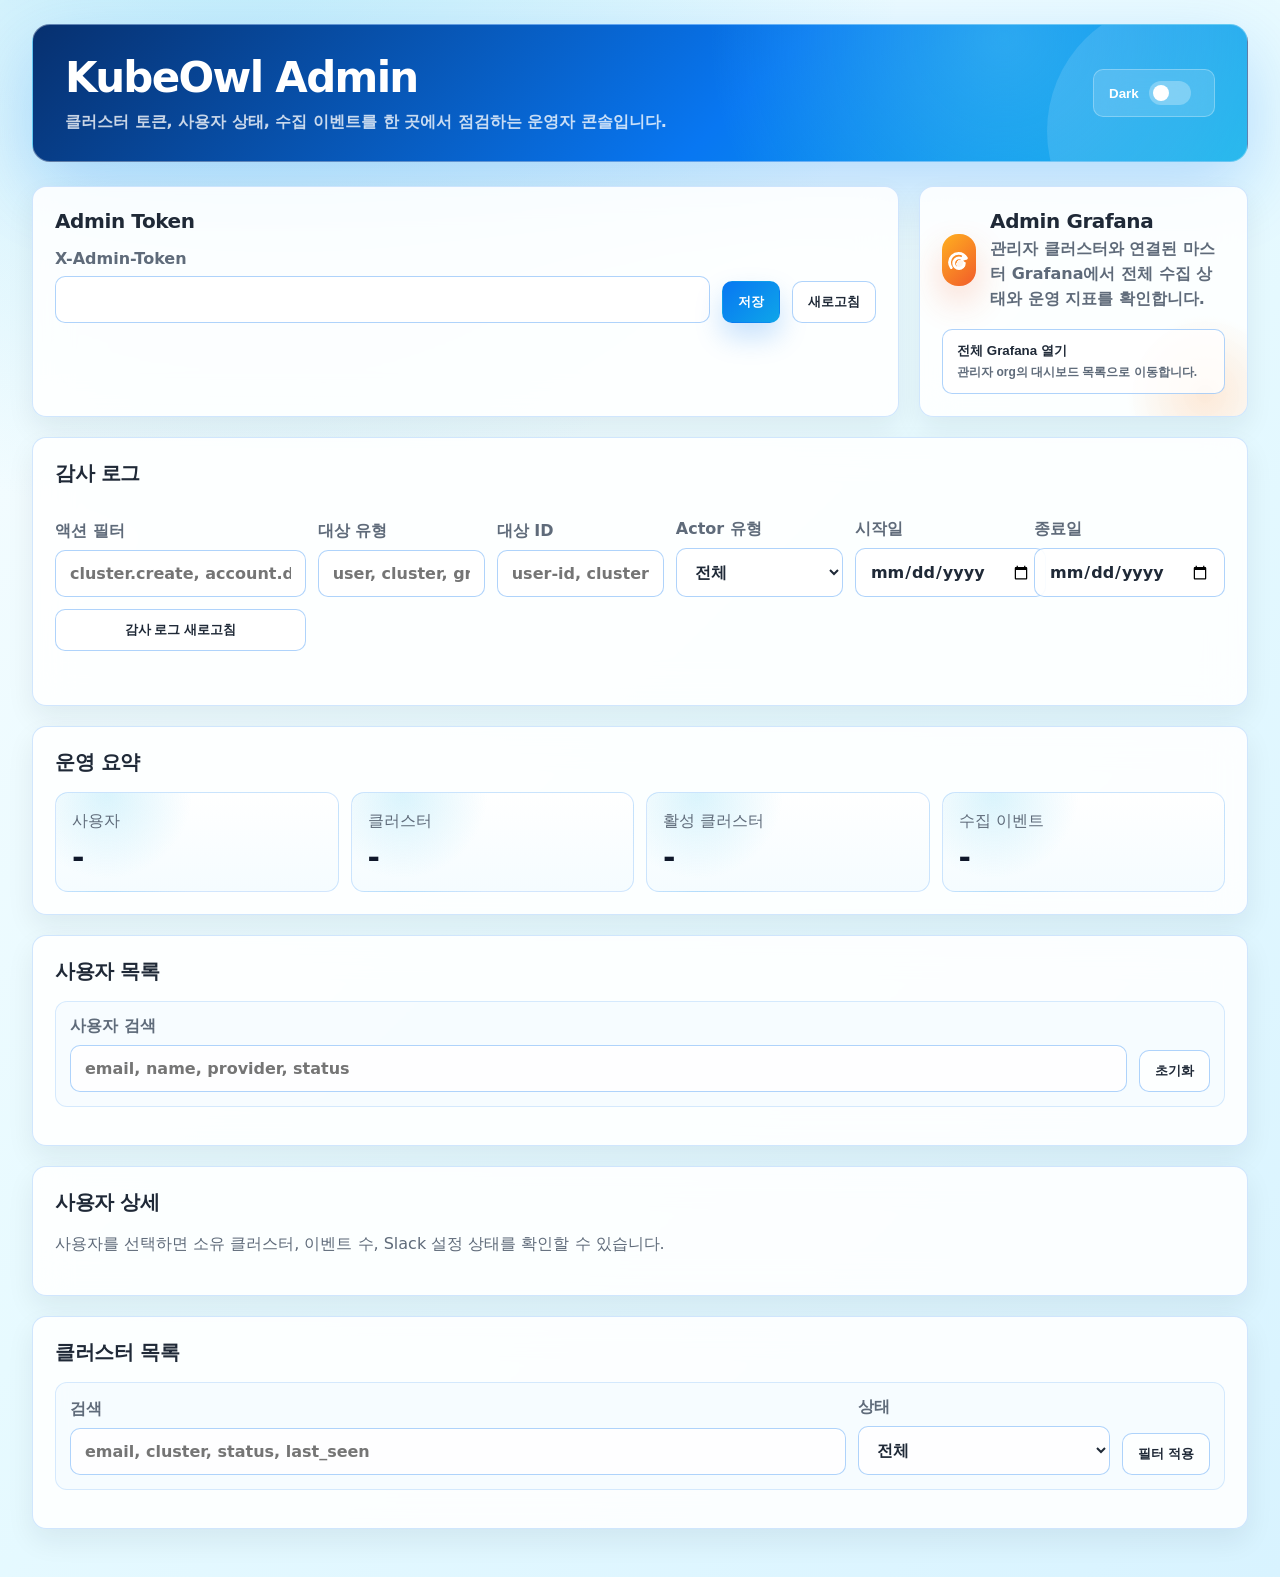
==== ai-observability/ai-server/app/static/admin.html @ 96333a15 "Separate public and authenticated audit actors" ====
<!doctype html>
<html lang="ko">
  <head>
    <meta charset="utf-8" />
    <meta name="viewport" content="width=device-width, initial-scale=1" />
    <title>KubeOwl Admin</title>
    <style>
      :root {
        color-scheme: light;
        --bg: #ecfbff;
        --panel: rgba(255, 255, 255, 0.88);
        --panel-strong: #ffffff;
        --line: rgba(8, 119, 242, 0.18);
        --line-strong: rgba(8, 119, 242, 0.32);
        --text: #1f2937;
        --muted: #5f6b7a;
        --accent: #0877f2;
        --accent-2: #56ccf2;
        --danger: #cf222e;
        --soft: #f4fbff;
        --code: #08111f;
        --shadow: 0 22px 60px rgba(8, 119, 242, 0.11);
        --shadow-soft: 0 12px 28px rgba(15, 23, 42, 0.07);
      }
      body[data-theme="dark"] {
        color-scheme: dark;
        --bg: #08111f;
        --panel: rgba(15, 23, 42, 0.9);
        --panel-strong: #111827;
        --line: rgba(125, 211, 252, 0.2);
        --line-strong: rgba(125, 211, 252, 0.34);
        --text: #e5edf6;
        --muted: #a8b3c4;
        --accent: #60a5fa;
        --accent-2: #38bdf8;
        --danger: #f87171;
        --soft: #111827;
        --code: #050b16;
        --shadow: 0 22px 60px rgba(0, 0, 0, 0.24);
        --shadow-soft: 0 12px 28px rgba(0, 0, 0, 0.22);
      }
      * {
        box-sizing: border-box;
      }
      body {
        margin: 0;
        font-family: SUIT, Pretendard, "Noto Sans KR", ui-sans-serif, system-ui, sans-serif;
        background:
          radial-gradient(circle at 18% -10%, rgba(86, 204, 242, 0.38), transparent 34%),
          linear-gradient(135deg, #f8fdff 0%, #e7faff 48%, #d8f3ff 100%);
        color: var(--text);
      }
      body[data-theme="dark"] {
        background:
          radial-gradient(circle at 18% -10%, rgba(56, 189, 248, 0.22), transparent 34%),
          linear-gradient(135deg, #050b16 0%, #08111f 48%, #0d2744 100%);
      }
      header {
        position: relative;
        overflow: hidden;
        margin: 24px 32px 0;
        padding: 28px 32px;
        border: 1px solid rgba(255, 255, 255, 0.36);
        border-radius: 18px;
        background:
          radial-gradient(circle at 80% 10%, rgba(86, 204, 242, 0.45), transparent 30%),
          linear-gradient(135deg, #07306f, #0877f2 58%, #08aeea);
        color: #ffffff;
        box-shadow: 0 26px 70px rgba(8, 119, 242, 0.24);
      }
      header::after {
        content: "";
        position: absolute;
        inset: auto -60px -100px auto;
        width: 260px;
        height: 260px;
        border-radius: 999px;
        background: rgba(255, 255, 255, 0.12);
      }
      .admin-topline {
        position: relative;
        z-index: 1;
        display: flex;
        align-items: center;
        justify-content: space-between;
        gap: 18px;
      }
      .admin-title-block {
        min-width: 0;
      }
      .theme-toggle {
        display: inline-flex;
        align-items: center;
        gap: 10px;
        min-width: 122px;
        border-color: rgba(255, 255, 255, 0.28);
        background: rgba(255, 255, 255, 0.14);
        color: #ffffff;
        backdrop-filter: blur(16px);
      }
      .theme-switch {
        position: relative;
        width: 42px;
        height: 24px;
        border-radius: 999px;
        background: rgba(255, 255, 255, 0.28);
      }
      .theme-switch::after {
        content: "";
        position: absolute;
        top: 4px;
        left: 4px;
        width: 16px;
        height: 16px;
        border-radius: 999px;
        background: #ffffff;
        transition: transform 0.18s ease;
      }
      body[data-theme="dark"] .theme-switch::after {
        transform: translateX(18px);
      }
      main {
        display: grid;
        gap: 20px;
        padding: 24px 32px 48px;
      }
      .admin-overview-grid {
        display: grid;
        grid-template-columns: minmax(0, 1.45fr) minmax(320px, 0.55fr);
        gap: 20px;
        align-items: stretch;
      }
      section {
        border: 1px solid var(--line);
        border-radius: 14px;
        background: var(--panel);
        padding: 22px;
        box-shadow: var(--shadow-soft);
        backdrop-filter: blur(18px);
      }
      body[data-theme="dark"] section {
        background: var(--panel);
      }
      h1, h2 {
        margin: 0;
      }
      h1 {
        position: relative;
        z-index: 1;
        font-size: clamp(30px, 4vw, 42px);
        letter-spacing: -0.04em;
      }
      header p {
        position: relative;
        z-index: 1;
        max-width: 620px;
        margin: 10px 0 0;
        color: rgba(255, 255, 255, 0.78);
        font-weight: 720;
      }
      h2 {
        margin-bottom: 16px;
        font-size: 20px;
        letter-spacing: -0.02em;
      }
      .admin-grafana-card {
        position: relative;
        overflow: hidden;
        display: grid;
        align-content: space-between;
        gap: 18px;
        min-height: 192px;
      }
      .admin-grafana-card::after {
        content: "";
        position: absolute;
        inset: auto -48px -68px auto;
        width: 180px;
        height: 180px;
        border-radius: 999px;
        background: radial-gradient(circle, rgba(251, 146, 60, 0.2), transparent 62%);
        pointer-events: none;
      }
      .admin-grafana-heading {
        position: relative;
        z-index: 1;
        display: flex;
        align-items: center;
        gap: 14px;
      }
      .admin-grafana-heading h2 {
        margin-bottom: 4px;
      }
      .admin-grafana-card p {
        margin: 0;
        color: var(--muted);
        line-height: 1.55;
        font-weight: 720;
      }
      .admin-grafana-links {
        position: relative;
        z-index: 1;
        display: grid;
        gap: 10px;
      }
      .admin-grafana-link {
        display: grid;
        gap: 4px;
        width: 100%;
        padding: 12px 14px;
        text-align: left;
      }
      .admin-grafana-link strong {
        color: inherit;
      }
      .admin-grafana-link span {
        color: var(--muted);
        font-size: 12px;
        font-weight: 760;
      }
      .admin-grafana-logo {
        display: inline-grid;
        place-items: center;
        width: 52px;
        height: 52px;
        border-radius: 16px;
        background:
          radial-gradient(circle at 55% 58%, rgba(255, 255, 255, 0.9) 0 12%, transparent 13%),
          linear-gradient(135deg, #ffb020, #f15b2a);
        box-shadow: 0 16px 34px rgba(241, 91, 42, 0.24);
      }
      .admin-grafana-logo svg {
        width: 34px;
        height: 34px;
      }
      .audit-log-card {
        display: grid;
        gap: 16px;
      }
      .audit-log-filters {
        display: grid;
        grid-template-columns: minmax(220px, 1.5fr) repeat(4, minmax(150px, 1fr)) auto;
        gap: 12px;
        align-items: end;
      }
      .audit-summary-grid {
        display: grid;
        grid-template-columns: repeat(auto-fit, minmax(180px, 1fr));
        gap: 10px;
      }
      .audit-summary-card {
        min-width: 0;
        border: 1px solid rgba(8, 119, 242, 0.16);
        border-radius: 8px;
        background:
          radial-gradient(circle at 18% 0%, rgba(86, 204, 242, 0.18), transparent 34%),
          rgba(255, 255, 255, 0.72);
        padding: 13px 14px;
      }
      body[data-theme="dark"] .audit-summary-card {
        background:
          radial-gradient(circle at 18% 0%, rgba(56, 189, 248, 0.13), transparent 34%),
          rgba(15, 23, 42, 0.76);
      }
      .audit-summary-card span {
        display: block;
        color: var(--muted);
        font-size: 12px;
        font-weight: 820;
        overflow-wrap: anywhere;
      }
      .audit-summary-card strong {
        display: block;
        margin-top: 5px;
        color: var(--text);
        font-size: 24px;
      }
      .audit-log-list {
        display: grid;
        gap: 10px;
      }
      .audit-log-list.is-scrollable {
        max-height: 540px;
        overflow-y: auto;
        padding-right: 8px;
        overscroll-behavior: contain;
      }
      .audit-log-item {
        display: grid;
        gap: 8px;
        padding: 14px 16px;
        border: 1px solid rgba(8, 119, 242, 0.14);
        border-radius: 12px;
        background:
          radial-gradient(circle at 0% 0%, rgba(86, 204, 242, 0.12), transparent 28%),
          rgba(255, 255, 255, 0.72);
      }
      body[data-theme="dark"] .audit-log-item {
        background:
          radial-gradient(circle at 0% 0%, rgba(56, 189, 248, 0.1), transparent 28%),
          rgba(15, 23, 42, 0.76);
      }
      .audit-log-item strong {
        font-size: 15px;
      }
      .audit-log-meta {
        color: var(--muted);
        line-height: 1.5;
        overflow-wrap: anywhere;
        font-size: 13px;
      }
      .audit-log-json {
        margin: 0;
        padding: 12px 14px;
        border-radius: 10px;
        background: rgba(8, 17, 31, 0.94);
        color: #dbeafe;
        font-family: "SFMono-Regular", Menlo, Consolas, monospace;
        font-size: 12px;
        line-height: 1.5;
        overflow: auto;
      }
      .audit-log-empty {
        color: var(--muted);
        font-weight: 760;
      }
      label {
        display: grid;
        gap: 8px;
        color: var(--muted);
        font-weight: 820;
      }
      input, select, textarea {
        width: 100%;
        border: 1px solid var(--line-strong);
        border-radius: 10px;
        background: rgba(255, 255, 255, 0.92);
        color: var(--text);
        padding: 13px 14px;
        font: inherit;
        font-weight: 760;
        box-shadow: inset 0 1px 0 rgba(255, 255, 255, 0.74);
      }
      body[data-theme="dark"] input,
      body[data-theme="dark"] select {
        background: #08111f;
        color: var(--text);
        box-shadow: none;
      }
      input:focus, select:focus, textarea:focus {
        outline: 3px solid rgba(8, 119, 242, 0.16);
        border-color: var(--accent);
      }
      textarea {
        min-height: 220px;
        border-color: rgba(125, 211, 252, 0.24);
        background: var(--code);
        color: #dbeafe;
        font-family: "SFMono-Regular", Menlo, Consolas, monospace;
        resize: vertical;
      }
      button {
        border: 1px solid var(--line-strong);
        border-radius: 10px;
        background: rgba(255, 255, 255, 0.78);
        color: var(--text);
        padding: 11px 15px;
        font-weight: 880;
        cursor: pointer;
        transition: transform 0.16s ease, box-shadow 0.16s ease, border-color 0.16s ease, background 0.16s ease;
      }
      body[data-theme="dark"] button {
        background: rgba(15, 23, 42, 0.86);
        color: var(--text);
      }
      button:hover {
        transform: translateY(-1px);
        border-color: rgba(8, 119, 242, 0.48);
        box-shadow: 0 12px 24px rgba(8, 119, 242, 0.12);
      }
      button.primary {
        border-color: transparent;
        background: linear-gradient(135deg, var(--accent), #0ea5e9);
        color: #ffffff;
        box-shadow: 0 14px 28px rgba(8, 119, 242, 0.22);
      }
      button.danger {
        border-color: rgba(207, 34, 46, 0.34);
        background: rgba(207, 34, 46, 0.08);
        color: var(--danger);
      }
      .row {
        display: flex;
        flex-wrap: wrap;
        gap: 12px;
        align-items: end;
      }
      .row label {
        flex: 1 1 280px;
      }
      .cluster, .user {
        display: grid;
        gap: 12px;
        margin-top: 12px;
        border: 1px solid rgba(8, 119, 242, 0.16);
        border-radius: 12px;
        background:
          radial-gradient(circle at 0% 0%, rgba(86, 204, 242, 0.12), transparent 28%),
          rgba(255, 255, 255, 0.72);
        padding: 16px;
        box-shadow: 0 10px 24px rgba(15, 23, 42, 0.05);
      }
      body[data-theme="dark"] .cluster,
      body[data-theme="dark"] .user {
        background:
          radial-gradient(circle at 0% 0%, rgba(56, 189, 248, 0.1), transparent 28%),
          rgba(15, 23, 42, 0.76);
      }
      .cluster:first-child,
      .user:first-child {
        margin-top: 0;
      }
      .scroll-list {
        display: grid;
        gap: 12px;
      }
      .scroll-list.is-scrollable {
        max-height: 520px;
        overflow-y: auto;
        overscroll-behavior: contain;
        padding-right: 8px;
        scrollbar-color: rgba(8, 119, 242, 0.38) rgba(8, 119, 242, 0.08);
        scrollbar-width: thin;
      }
      .scroll-list.is-scrollable .cluster,
      .scroll-list.is-scrollable .user {
        margin-top: 0;
      }
      .search-highlight {
        border-radius: 5px;
        background: rgba(250, 204, 21, 0.42);
        color: #713f12;
        padding: 0 3px;
      }
      body[data-theme="dark"] .search-highlight {
        background: rgba(250, 204, 21, 0.28);
        color: #fde68a;
      }
      .cluster strong,
      .user strong {
        font-size: 17px;
        letter-spacing: -0.02em;
      }
      .summary-grid {
        display: grid;
        grid-template-columns: repeat(4, minmax(0, 1fr));
        gap: 12px;
      }
      .summary-card {
        border: 1px solid rgba(8, 119, 242, 0.18);
        border-radius: 13px;
        background:
          radial-gradient(circle at 18% 0%, rgba(86, 204, 242, 0.22), transparent 34%),
          linear-gradient(180deg, #ffffff, #f5fcff);
        padding: 16px;
      }
      body[data-theme="dark"] .summary-card {
        background:
          radial-gradient(circle at 18% 0%, rgba(56, 189, 248, 0.16), transparent 34%),
          linear-gradient(180deg, #111827, #0f172a);
      }
      body[data-theme="dark"] .summary-card strong {
        color: #f8fafc;
      }
      .summary-card strong {
        display: block;
        margin-top: 6px;
        color: #0f172a;
        font-size: 30px;
        letter-spacing: -0.04em;
      }
      .user-clusters {
        display: grid;
        gap: 10px;
      }
      .user-cluster {
        border: 1px solid rgba(8, 119, 242, 0.16);
        border-radius: 11px;
        background: #f8fdff;
        padding: 12px 14px;
      }
      body[data-theme="dark"] .user-cluster {
        background: #08111f;
      }
      .meta {
        color: var(--muted);
        line-height: 1.55;
        overflow-wrap: anywhere;
      }
      .pill {
        display: inline-flex;
        align-items: center;
        border: 1px solid rgba(8, 119, 242, 0.22);
        border-radius: 999px;
        background: rgba(8, 119, 242, 0.08);
        padding: 4px 10px;
        color: var(--accent);
        font-size: 12px;
        font-weight: 860;
      }
      .status-active {
        color: #128a3d;
        font-weight: 860;
      }
      .status-disabled {
        color: var(--danger);
        font-weight: 860;
      }
      .status-deleted {
        color: #b7791f;
        font-weight: 860;
      }
      .filters {
        display: grid;
        grid-template-columns: minmax(240px, 2fr) minmax(150px, 0.65fr) auto;
        gap: 12px;
        align-items: end;
        margin-bottom: 16px;
        padding: 14px;
        border: 1px solid rgba(8, 119, 242, 0.14);
        border-radius: 12px;
        background: rgba(244, 251, 255, 0.7);
      }
      body[data-theme="dark"] .filters {
        background: rgba(15, 23, 42, 0.62);
      }
      .user-search {
        display: grid;
        grid-template-columns: minmax(240px, 1fr) auto;
        gap: 12px;
        align-items: end;
        margin-bottom: 16px;
        padding: 14px;
        border: 1px solid rgba(8, 119, 242, 0.14);
        border-radius: 12px;
        background: rgba(244, 251, 255, 0.7);
      }
      body[data-theme="dark"] .user-search {
        background: rgba(15, 23, 42, 0.62);
      }
      .actions {
        display: flex;
        flex-wrap: wrap;
        gap: 8px;
      }
      .actions button {
        padding: 9px 13px;
        border-radius: 9px;
      }
      .danger-note {
        color: #b45309;
        font-weight: 820;
      }
      #message {
        min-height: 24px;
        margin-bottom: 0;
        color: var(--muted);
        font-weight: 760;
      }
      @media (max-width: 900px) {
        header,
        main {
          margin-left: 16px;
          margin-right: 16px;
          padding-left: 18px;
          padding-right: 18px;
        }
        main {
          margin: 0;
        }
        .admin-overview-grid {
          grid-template-columns: 1fr;
        }
        .summary-grid {
          grid-template-columns: repeat(2, minmax(0, 1fr));
        }
      }
      @media (max-width: 640px) {
        header {
          margin: 16px 12px 0;
        }
        main {
          padding: 16px 12px 36px;
        }
        .summary-grid,
        .filters,
        .audit-log-filters {
          grid-template-columns: 1fr;
        }
      }
    </style>
  </head>
  <body>
    <header>
      <div class="admin-topline">
        <div class="admin-title-block">
          <h1>KubeOwl Admin</h1>
          <p>클러스터 토큰, 사용자 상태, 수집 이벤트를 한 곳에서 점검하는 운영자 콘솔입니다.</p>
        </div>
        <button class="theme-toggle" id="adminThemeToggle" type="button" aria-pressed="false">
          <span id="adminThemeLabel">Dark</span>
          <span class="theme-switch" aria-hidden="true"></span>
        </button>
      </div>
    </header>
    <main>
      <div class="admin-overview-grid">
        <section>
          <h2>Admin Token</h2>
          <div class="row">
            <label>
              X-Admin-Token
              <input id="adminToken" type="password" autocomplete="off" />
            </label>
            <button class="primary" id="saveToken">저장</button>
            <button id="refreshClusters">새로고침</button>
          </div>
          <p id="message"></p>
        </section>

        <section class="admin-grafana-card">
          <div class="admin-grafana-heading">
            <span class="admin-grafana-logo" aria-hidden="true">
              <svg viewBox="0 0 48 48" role="img" aria-label="Grafana logo">
                <path fill="none" stroke="#fff" stroke-linecap="round" stroke-linejoin="round" stroke-width="4" d="M31.5 28.5c0 4.1-3.4 7.5-7.5 7.5s-7.5-3.4-7.5-7.5S19.9 21 24 21c2 0 3.8.8 5.1 2.1" />
                <path fill="none" stroke="#fff" stroke-linecap="round" stroke-linejoin="round" stroke-width="4" d="M34.5 21.5c-2.1-4.1-6.3-6.9-11.2-6.9c-7 0-12.7 5.7-12.7 12.7c0 2.8.9 5.3 2.5 7.4m21.4-13.2l-5.7 1.7l1.8-5.7" />
              </svg>
            </span>
            <div>
              <h2>Admin Grafana</h2>
              <p>관리자 클러스터와 연결된 마스터 Grafana에서 전체 수집 상태와 운영 지표를 확인합니다.</p>
            </div>
          </div>
          <div class="admin-grafana-links" id="adminGrafanaLinks">
            <button class="admin-grafana-link" data-grafana-link="default">
              <strong>전체 Grafana 열기</strong>
              <span>관리자 org의 대시보드 목록으로 이동합니다.</span>
            </button>
          </div>
        </section>
      </div>

      <section class="audit-log-card">
        <h2>감사 로그</h2>
        <div class="audit-log-filters">
          <label>
            액션 필터
            <input id="auditActionFilter" placeholder="cluster.create, account.delete, grafana.admin_url_issue" />
          </label>
          <label>
            대상 유형
            <input id="auditTargetTypeFilter" placeholder="user, cluster, grafana, policy" />
          </label>
          <label>
            대상 ID
            <input id="auditTargetIdFilter" placeholder="user-id, cluster-id" />
          </label>
          <label>
            Actor 유형
            <select id="auditActorTypeFilter">
              <option value="">전체</option>
              <option value="public">public</option>
              <option value="login">login user</option>
              <option value="admin">admin</option>
            </select>
          </label>
          <label>
            시작일
            <input id="auditDateFromFilter" type="date" />
          </label>
          <label>
            종료일
            <input id="auditDateToFilter" type="date" />
          </label>
          <button id="refreshAuditLogs">감사 로그 새로고침</button>
        </div>
        <div class="audit-summary-grid" id="auditSummary"></div>
        <div id="auditLogs"></div>
      </section>

      <section>
        <h2>운영 요약</h2>
        <div class="summary-grid" id="adminSummary">
          <div class="summary-card"><span class="meta">사용자</span><strong>-</strong></div>
          <div class="summary-card"><span class="meta">클러스터</span><strong>-</strong></div>
          <div class="summary-card"><span class="meta">활성 클러스터</span><strong>-</strong></div>
          <div class="summary-card"><span class="meta">수집 이벤트</span><strong>-</strong></div>
        </div>
      </section>

      <section>
        <h2>사용자 목록</h2>
        <div class="user-search">
          <label>
            사용자 검색
            <input id="userSearch" placeholder="email, name, provider, status" />
          </label>
          <button id="clearUserSearch">초기화</button>
        </div>
        <div id="users"></div>
      </section>

      <section>
        <h2>사용자 상세</h2>
        <div id="userDetail"><p class="meta">사용자를 선택하면 소유 클러스터, 이벤트 수, Slack 설정 상태를 확인할 수 있습니다.</p></div>
      </section>

      <section>
        <h2>클러스터 목록</h2>
        <div class="filters">
          <label>
            검색
            <input id="clusterSearch" placeholder="email, cluster, status, last_seen" />
          </label>
          <label>
            상태
            <select id="statusFilter">
              <option value="">전체</option>
              <option value="active">active</option>
              <option value="disabled">disabled</option>
              <option value="deleted">deleted</option>
            </select>
          </label>
          <button id="applyClusterFilters">필터 적용</button>
        </div>
        <div id="clusters"></div>
      </section>
    </main>
    <script>
      const tokenInput = document.querySelector("#adminToken");
      const message = document.querySelector("#message");
      const clustersEl = document.querySelector("#clusters");
      const usersEl = document.querySelector("#users");
      const userDetailEl = document.querySelector("#userDetail");
      const adminSummary = document.querySelector("#adminSummary");
      const auditLogsEl = document.querySelector("#auditLogs");
      const auditActionFilter = document.querySelector("#auditActionFilter");
      const auditTargetTypeFilter = document.querySelector("#auditTargetTypeFilter");
      const auditTargetIdFilter = document.querySelector("#auditTargetIdFilter");
      const auditActorTypeFilter = document.querySelector("#auditActorTypeFilter");
      const auditDateFromFilter = document.querySelector("#auditDateFromFilter");
      const auditDateToFilter = document.querySelector("#auditDateToFilter");
      const auditSummaryEl = document.querySelector("#auditSummary");
      const refreshAuditLogsButton = document.querySelector("#refreshAuditLogs");
      const clusterSearch = document.querySelector("#clusterSearch");
      const userSearch = document.querySelector("#userSearch");
      const statusFilter = document.querySelector("#statusFilter");
      const adminThemeToggle = document.querySelector("#adminThemeToggle");
      const adminThemeLabel = document.querySelector("#adminThemeLabel");
      let currentUserDetailId = "";
      let adminUsers = [];

      tokenInput.value = localStorage.getItem("adminToken") || "";
      const savedTheme = localStorage.getItem("adminTheme") || "light";
      document.body.dataset.theme = savedTheme;
      adminThemeToggle.setAttribute("aria-pressed", savedTheme === "dark" ? "true" : "false");
      adminThemeLabel.textContent = savedTheme === "dark" ? "Light" : "Dark";

      function adminHeaders() {
        return {
          "Content-Type": "application/json",
          "X-Admin-Token": tokenInput.value.trim(),
        };
      }

      function setMessage(text) {
        message.textContent = text;
      }

      function escapeHtml(value) {
        return String(value ?? "")
          .replaceAll("&", "&amp;")
          .replaceAll("<", "&lt;")
          .replaceAll(">", "&gt;")
          .replaceAll('"', "&quot;")
          .replaceAll("'", "&#039;");
      }

      function highlightText(value, query) {
        const escaped = escapeHtml(value);
        const normalizedQuery = String(query || "").trim();
        if (!normalizedQuery) {
          return escaped;
        }
        const escapedQuery = escapeHtml(normalizedQuery);
        return escaped.replaceAll(escapedQuery, `<mark class="search-highlight">${escapedQuery}</mark>`);
      }

      async function requestJson(url, options = {}) {
        const response = await fetch(url, {
          ...options,
          headers: {
            ...adminHeaders(),
            ...(options.headers || {}),
          },
        });
        const body = await response.json().catch(() => ({}));
        if (!response.ok) {
          const error = new Error(body.error || `HTTP ${response.status}`);
          error.status = response.status;
          throw error;
        }
        return body;
      }

      function displayClusterStatus(status) {
        const labels = {
          active: "활성",
          disabled: "비활성",
          deleted: "휴지통",
        };
        return labels[status] || status;
      }

      function displayUserStatus(status) {
        const labels = {
          active: "활성",
          disabled: "비활성",
          deleted: "삭제됨",
        };
        return labels[status] || status;
      }

      function renderClusters(clusters) {
        if (!clusters.length) {
          clustersEl.innerHTML = '<p class="meta">조건에 맞는 클러스터가 없습니다.</p>';
          return;
        }
        const query = clusterSearch.value.trim();
        const items = clusters.map((cluster) => {
          const status = cluster.status || "active";
          const deletedMeta = status === "deleted"
            ? ` · deleted_at=${escapeHtml(cluster.deleted_at || "-")} · <span class="danger-note">영구 삭제 가능</span>`
            : "";
          let actions = "";
          if (status === "deleted") {
            actions = `
              <button data-restore="${escapeHtml(cluster.id)}">복원</button>
              <button class="danger" data-purge="${escapeHtml(cluster.id)}">영구 삭제</button>
            `;
          } else if (status === "disabled") {
            actions = `
              <button data-enable="${escapeHtml(cluster.id)}">활성화</button>
              <button data-rotate="${escapeHtml(cluster.id)}">토큰 재발급</button>
              <button class="danger" data-trash="${escapeHtml(cluster.id)}">휴지통</button>
            `;
          } else {
            actions = `
              <button data-rotate="${escapeHtml(cluster.id)}">토큰 재발급</button>
              <button data-disable="${escapeHtml(cluster.id)}">비활성화</button>
              <button class="danger" data-trash="${escapeHtml(cluster.id)}">휴지통</button>
            `;
          }
          return `
            <div class="cluster">
              <strong>${highlightText(cluster.name, query)}</strong>
              <span class="meta">
                id=${highlightText(cluster.id, query)} ·
                owner=${highlightText(cluster.user_email || "admin/unassigned", query)} ·
                status=<span class="status-${escapeHtml(status)}">${escapeHtml(displayClusterStatus(status))}</span> ·
                slack=${cluster.slack_enabled === false ? "off" : "on"} ·
                last_seen=${highlightText(cluster.last_seen_at || "-", query)} ·
                events=${escapeHtml(cluster.event_count || 0)}
                ${deletedMeta}
              </span>
              <div class="actions">${actions}</div>
            </div>
          `;
        }).join("");
        clustersEl.innerHTML = `<div class="scroll-list ${clusters.length > 5 ? "is-scrollable" : ""}">${items}</div>`;
      }

      function renderSummary(users, clusters) {
        const totalEvents = clusters.reduce((sum, cluster) => sum + Number(cluster.event_count || 0), 0);
        const activeClusters = clusters.filter((cluster) => cluster.status === "active").length;
        adminSummary.innerHTML = `
          <div class="summary-card"><span class="meta">사용자</span><strong>${users.length}</strong></div>
          <div class="summary-card"><span class="meta">클러스터</span><strong>${clusters.length}</strong></div>
          <div class="summary-card"><span class="meta">활성 클러스터</span><strong>${activeClusters}</strong></div>
          <div class="summary-card"><span class="meta">수집 이벤트</span><strong>${totalEvents}</strong></div>
        `;
      }

      function renderAuditLogs(events) {
        if (!events.length) {
          auditLogsEl.innerHTML = '<p class="audit-log-empty">조건에 맞는 감사 로그가 없습니다.</p>';
          return;
        }
        const items = events.map((event) => {
          const details = JSON.stringify(event.details || {}, null, 2);
          return `
            <article class="audit-log-item">
              <strong>${escapeHtml(event.action || "-")} · ${escapeHtml(event.result || "success")}</strong>
              <div class="audit-log-meta">
                time=${escapeHtml(event.created_at || "-")} ·
                actor=${escapeHtml(event.actor_email || event.actor_user_id || "public actor")} ·
                actor_type=<span class="pill">${escapeHtml(event.actor_type || "public")}</span> ·
                target=<span class="pill">${escapeHtml(event.target_type || "-")}</span> ${escapeHtml(event.target_id || "-")} ·
                request_id=${escapeHtml(event.request_id || "-")} ·
                before_hash=${escapeHtml(event.before_hash || "-")} ·
                after_hash=${escapeHtml(event.after_hash || "-")}
              </div>
              <pre class="audit-log-json">${escapeHtml(details)}</pre>
            </article>
          `;
        }).join("");
        auditLogsEl.innerHTML = `<div class="audit-log-list ${events.length > 8 ? "is-scrollable" : ""}">${items}</div>`;
      }

      function renderAuditSummary(summary) {
        const actors = Array.isArray(summary?.actors) ? summary.actors : [];
        if (!actors.length) {
          auditSummaryEl.innerHTML = `
            <div class="audit-summary-card">
              <span>감사 이벤트</span>
              <strong>${escapeHtml(summary?.total || 0)}</strong>
            </div>
          `;
          return;
        }
        const actorCards = actors.map((actor) => `
          <div class="audit-summary-card">
            <span>${escapeHtml(actor.actor_email || actor.actor_user_id || "public actor")}</span>
            <strong>${escapeHtml(actor.count || 0)}</strong>
            <span>${escapeHtml(actor.actor_type || "public")} · latest=${escapeHtml(actor.latest_at || "-")}</span>
          </div>
        `).join("");
        auditSummaryEl.innerHTML = `
          <div class="audit-summary-card">
            <span>감사 이벤트</span>
            <strong>${escapeHtml(summary?.total || 0)}</strong>
          </div>
          ${actorCards}
        `;
      }

      function renderUsers(users) {
        const query = userSearch.value.trim();
        const normalizedQuery = query.toLowerCase();
        const filteredUsers = normalizedQuery
          ? users.filter((user) => [
              user.email,
              user.name,
              user.provider,
              user.status,
              user.id,
            ].some((value) => String(value || "").toLowerCase().includes(normalizedQuery)))
          : users;
        if (!filteredUsers.length) {
          usersEl.innerHTML = '<p class="meta">등록된 사용자가 없습니다.</p>';
          return;
        }
        const items = filteredUsers.map((user) => {
          const status = user.status || "active";
          const deletedMeta = status === "deleted"
            ? ` · deleted_at=${escapeHtml(user.deleted_at || "-")}`
            : "";
          return `
            <div class="user">
              <strong>${highlightText(user.email, query)}</strong>
              <span class="meta">
                id=${highlightText(user.id, query)} ·
                provider=${highlightText(user.provider, query)} ·
                name=${highlightText(user.name || "-", query)} ·
                status=<span class="status-${escapeHtml(status)}">${escapeHtml(displayUserStatus(status))}</span> ·
                clusters=${escapeHtml(user.cluster_count || 0)} ·
                active=${escapeHtml(user.active_cluster_count || 0)} ·
                disabled=${escapeHtml(user.disabled_cluster_count || 0)} ·
                deleted=${escapeHtml(user.deleted_cluster_count || 0)} ·
                events=${escapeHtml(user.event_count || 0)} ·
                slack=${user.slack_configured ? "configured" : "off"} ·
                last_seen=${escapeHtml(user.last_seen_at || "-")} ·
                last_login=${escapeHtml(user.last_login_at || "-")}
                ${deletedMeta}
              </span>
              <div class="actions"><button data-user-detail="${escapeHtml(user.id)}">상세 보기</button></div>
            </div>
          `;
        }).join("");
        usersEl.innerHTML = `<div class="scroll-list ${filteredUsers.length > 5 ? "is-scrollable" : ""}">${items}</div>`;
      }

      function renderUserDetail(body) {
        const clusters = body.clusters || [];
        currentUserDetailId = body.user?.id || "";
        const status = body.user?.status || "active";
        const deletedAt = body.user?.deleted_at || "";
        const totalEvents = clusters.reduce((sum, cluster) => sum + Number(cluster.event_count || 0), 0);
        const clusterList = clusters.length
          ? clusters.map((cluster) => `
              <div class="user-cluster">
                <strong>${escapeHtml(cluster.name)}</strong>
                <span class="meta">
                  <span class="pill">${escapeHtml(displayClusterStatus(cluster.status || "active"))}</span>
                  slack=${cluster.slack_enabled === false ? "off" : "on"} ·
                  last_seen=${escapeHtml(cluster.last_seen_at || "-")} ·
                  events=${escapeHtml(cluster.event_count || 0)}
                  ${cluster.status === "deleted" ? ` · deleted_at=${escapeHtml(cluster.deleted_at || "-")}` : ""}
                </span>
              </div>
            `).join("")
          : '<p class="meta">사용자에게 귀속된 클러스터가 없습니다.</p>';
        let accountAction = "";
        if (status === "deleted") {
          accountAction = `<button class="primary" data-user-restore="${escapeHtml(body.user?.id || "")}">계정 복구</button>`;
        } else if (status === "disabled") {
          accountAction = `<button class="primary" data-user-enable="${escapeHtml(body.user?.id || "")}">정지 해제</button>`;
        } else {
          accountAction = `<button class="danger" data-user-disable="${escapeHtml(body.user?.id || "")}">계정 정지</button>`;
        }
        userDetailEl.innerHTML = `
          <div class="user">
            <strong>${escapeHtml(body.user?.email || "unknown user")}</strong>
            <span class="meta">
              id=${escapeHtml(body.user?.id || "-")} ·
              provider=${escapeHtml(body.user?.provider || "-")} ·
              status=<span class="status-${escapeHtml(status)}">${escapeHtml(displayUserStatus(status))}</span> ·
              slack=${body.slack?.configured ? "configured" : "off"} ·
              clusters=${escapeHtml(clusters.length)} ·
              events=${escapeHtml(totalEvents)}
              ${deletedAt ? ` · deleted_at=${escapeHtml(deletedAt)}` : ""}
            </span>
            ${status === "deleted" ? '<p class="meta">삭제된 계정입니다. 세션과 클러스터 토큰은 무효화되며, 이벤트와 정책 기록은 감사 목적으로 보존됩니다.</p>' : ""}
            ${status === "disabled" ? '<p class="meta">정지된 계정입니다. 기존 세션은 무효화되며, 사용자는 다시 로그인하거나 새 클러스터를 만들 수 없습니다.</p>' : ""}
            <div class="user-clusters">${clusterList}</div>
            <div class="actions user-detail-actions">${accountAction}</div>
          </div>
        `;
      }

      function clusterListUrl() {
        const params = new URLSearchParams({ include_deleted: "true" });
        if (clusterSearch.value.trim()) {
          params.set("q", clusterSearch.value.trim());
        }
        if (statusFilter.value) {
          params.set("status", statusFilter.value);
        }
        return `/admin/api/clusters?${params.toString()}`;
      }

      function auditLogsUrl() {
        const params = new URLSearchParams({ limit: "50" });
        if (auditActionFilter.value.trim()) {
          params.set("action", auditActionFilter.value.trim());
        }
        if (auditTargetTypeFilter.value.trim()) {
          params.set("target_type", auditTargetTypeFilter.value.trim());
        }
        if (auditTargetIdFilter.value.trim()) {
          params.set("target_id", auditTargetIdFilter.value.trim());
        }
        if (auditActorTypeFilter.value) {
          params.set("actor_type", auditActorTypeFilter.value);
        }
        if (auditDateFromFilter.value) {
          params.set("date_from", auditDateFromFilter.value);
        }
        if (auditDateToFilter.value) {
          params.set("date_to", auditDateToFilter.value);
        }
        return `/admin/api/audit-events?${params.toString()}`;
      }

      async function loadAuditLogs() {
        const body = await requestJson(auditLogsUrl());
        renderAuditSummary(body.audit_summary || {});
        renderAuditLogs(body.audit_events || []);
      }

      async function loadAdminDashboard() {
        const [clusterBody, summaryClusterBody, userBody] = await Promise.all([
          requestJson(clusterListUrl()),
          requestJson("/admin/api/clusters?include_deleted=true"),
          requestJson("/admin/api/users"),
        ]);
        const clusters = clusterBody.clusters || [];
        const summaryClusters = summaryClusterBody.clusters || [];
        const users = userBody.users || [];
        adminUsers = users;
        renderSummary(users, summaryClusters);
        renderUsers(adminUsers);
        renderClusters(clusters);
        await loadAuditLogs();
        setMessage("관리자 대시보드를 불러왔습니다.");
      }

      document.querySelector("#saveToken").addEventListener("click", () => {
        localStorage.setItem("adminToken", tokenInput.value.trim());
        setMessage("관리자 토큰을 저장했습니다.");
        loadAdminDashboard().catch((error) => setMessage(error.message));
      });

      document.querySelector("#refreshClusters").addEventListener("click", () => {
        loadAdminDashboard().catch((error) => setMessage(error.message));
      });

      document.querySelector("#clearUserSearch").addEventListener("click", () => {
        userSearch.value = "";
        renderUsers(adminUsers);
      });

      document.querySelector("#applyClusterFilters").addEventListener("click", () => {
        loadAdminDashboard().catch((error) => setMessage(error.message));
      });

      refreshAuditLogsButton.addEventListener("click", () => {
        loadAuditLogs().catch((error) => setMessage(error.message));
      });

      [auditActionFilter, auditTargetTypeFilter, auditTargetIdFilter, auditDateFromFilter, auditDateToFilter].forEach((input) => {
        input.addEventListener("keydown", (event) => {
          if (event.key === "Enter") {
            loadAuditLogs().catch((error) => setMessage(error.message));
          }
        });
      });

      [auditActorTypeFilter, auditDateFromFilter, auditDateToFilter].forEach((input) => {
        input.addEventListener("change", () => {
          loadAuditLogs().catch((error) => setMessage(error.message));
        });
      });

      function renderAdminGrafanaLinks(links) {
        const container = document.querySelector("#adminGrafanaLinks");
        const safeLinks = Array.isArray(links) && links.length ? links : [];
        container.innerHTML = safeLinks
          .map((link, index) => `
            <button class="admin-grafana-link" data-grafana-link="${index}">
              <strong>${escapeHtml(link.label || "Grafana 열기")}</strong>
              <span>${escapeHtml(link.description || link.url || "")}</span>
            </button>
          `)
          .join("");
      }

      async function openAdminGrafana(linkIndex = 0) {
        const grafanaWindow = window.open("about:blank", "_blank");
        if (grafanaWindow) {
          grafanaWindow.opener = null;
        }
        try {
          const body = await requestJson("/admin/api/grafana/url");
          renderAdminGrafanaLinks(body.grafana?.links);
          const links = Array.isArray(body.grafana?.links) ? body.grafana.links : [];
          const url = links[linkIndex]?.url || body.grafana?.url || "";
          if (!url) {
            throw new Error("Grafana URL이 비어 있습니다.");
          }
          if (grafanaWindow) {
            grafanaWindow.location.href = url;
          } else {
            window.location.href = url;
          }
          setMessage("Admin Grafana를 열었습니다.");
        } catch (error) {
          grafanaWindow?.close();
          setMessage(error.message);
        }
      }

      document.querySelector("#adminGrafanaLinks").addEventListener("click", (event) => {
        const button = event.target.closest("[data-grafana-link]");
        if (!button) {
          return;
        }
        const linkIndex = Number.parseInt(button.dataset.grafanaLink || "0", 10);
        openAdminGrafana(Number.isNaN(linkIndex) ? 0 : linkIndex);
      });

      clusterSearch.addEventListener("keydown", (event) => {
        if (event.key === "Enter") {
          loadAdminDashboard().catch((error) => setMessage(error.message));
        }
      });

      userSearch.addEventListener("input", () => {
        renderUsers(adminUsers);
      });

      clustersEl.addEventListener("click", async (event) => {
        const rotateId = event.target.dataset.rotate;
        const enableId = event.target.dataset.enable;
        const disableId = event.target.dataset.disable;
        const trashId = event.target.dataset.trash;
        const restoreId = event.target.dataset.restore;
        const purgeId = event.target.dataset.purge;
        try {
          if (enableId) {
            await requestJson(`/admin/api/clusters/${enableId}/enable`, { method: "POST" });
            await loadAdminDashboard();
            setMessage("클러스터를 활성화했습니다.");
          }
          if (rotateId) {
            await requestJson(`/admin/api/clusters/${rotateId}/rotate-token`, { method: "POST" });
            await loadAdminDashboard();
            setMessage("토큰을 재발급했습니다. 새 설치 명령은 사용자 Cluster Setup에서 확인하세요.");
          }
          if (disableId) {
            if (!window.confirm("이 클러스터를 비활성화할까요? 새 이벤트 수집과 정책 적용 흐름이 중단될 수 있습니다.")) {
              return;
            }
            await requestJson(`/admin/api/clusters/${disableId}/disable`, { method: "POST" });
            await loadAdminDashboard();
            setMessage("클러스터를 비활성화했습니다.");
          }
          if (trashId) {
            if (!window.confirm("이 클러스터를 휴지통으로 이동할까요? 토큰은 즉시 폐기됩니다.")) {
              return;
            }
            await requestJson(`/admin/api/clusters/${trashId}`, { method: "DELETE" });
            await loadAdminDashboard();
            setMessage("클러스터를 휴지통으로 이동했습니다.");
          }
          if (restoreId) {
            await requestJson(`/admin/api/clusters/${restoreId}/restore`, { method: "POST" });
            await loadAdminDashboard();
            setMessage("클러스터를 복원했습니다. 사용 전 토큰을 재발급하세요.");
          }
          if (purgeId) {
            if (!window.confirm("삭제된 클러스터를 영구 삭제할까요? 관련 런타임 이벤트와 정책 적용 기록도 삭제됩니다.")) {
              return;
            }
            await requestJson(`/admin/api/clusters/${purgeId}/permanent`, { method: "DELETE" });
            await loadAdminDashboard();
            setMessage("클러스터를 영구 삭제했습니다.");
          }
        } catch (error) {
          setMessage(error.message);
        }
      });

      usersEl.addEventListener("click", async (event) => {
        const userId = event.target.dataset.userDetail;
        if (!userId) {
          return;
        }
        try {
          const body = await requestJson(`/admin/api/users/${userId}/clusters`);
          renderUserDetail(body);
          setMessage("사용자 상세를 불러왔습니다.");
        } catch (error) {
          setMessage(error.message);
        }
      });

      userDetailEl.addEventListener("click", async (event) => {
        const restoreId = event.target.dataset.userRestore;
        const disableId = event.target.dataset.userDisable;
        const enableId = event.target.dataset.userEnable;
        if (!restoreId && !disableId && !enableId) {
          return;
        }
        try {
          if (restoreId) {
            await requestJson(`/admin/api/users/${restoreId}/restore`, { method: "POST" });
            setMessage("사용자 계정을 복구했습니다.");
          }
          if (disableId) {
            if (!window.confirm("이 사용자 계정을 정지할까요? 기존 세션이 끊기고 새 로그인과 신규 작업이 차단됩니다.")) {
              return;
            }
            await requestJson(`/admin/api/users/${disableId}/disable`, { method: "POST" });
            setMessage("사용자 계정을 정지했습니다.");
          }
          if (enableId) {
            await requestJson(`/admin/api/users/${enableId}/enable`, { method: "POST" });
            setMessage("사용자 계정 정지를 해제했습니다.");
          }
          await loadAdminDashboard();
          const targetId = restoreId || disableId || enableId;
          if (currentUserDetailId === targetId) {
            const body = await requestJson(`/admin/api/users/${targetId}/clusters`);
            renderUserDetail(body);
          }
        } catch (error) {
          setMessage(error.message);
        }
      });

      adminThemeToggle.addEventListener("click", () => {
        const nextTheme = document.body.dataset.theme === "dark" ? "light" : "dark";
        document.body.dataset.theme = nextTheme;
        localStorage.setItem("adminTheme", nextTheme);
        adminThemeToggle.setAttribute("aria-pressed", nextTheme === "dark" ? "true" : "false");
        adminThemeLabel.textContent = nextTheme === "dark" ? "Light" : "Dark";
      });

      if (tokenInput.value.trim()) {
        loadAdminDashboard().catch((error) => setMessage(error.message));
      }
    </script>
  </body>
</html>
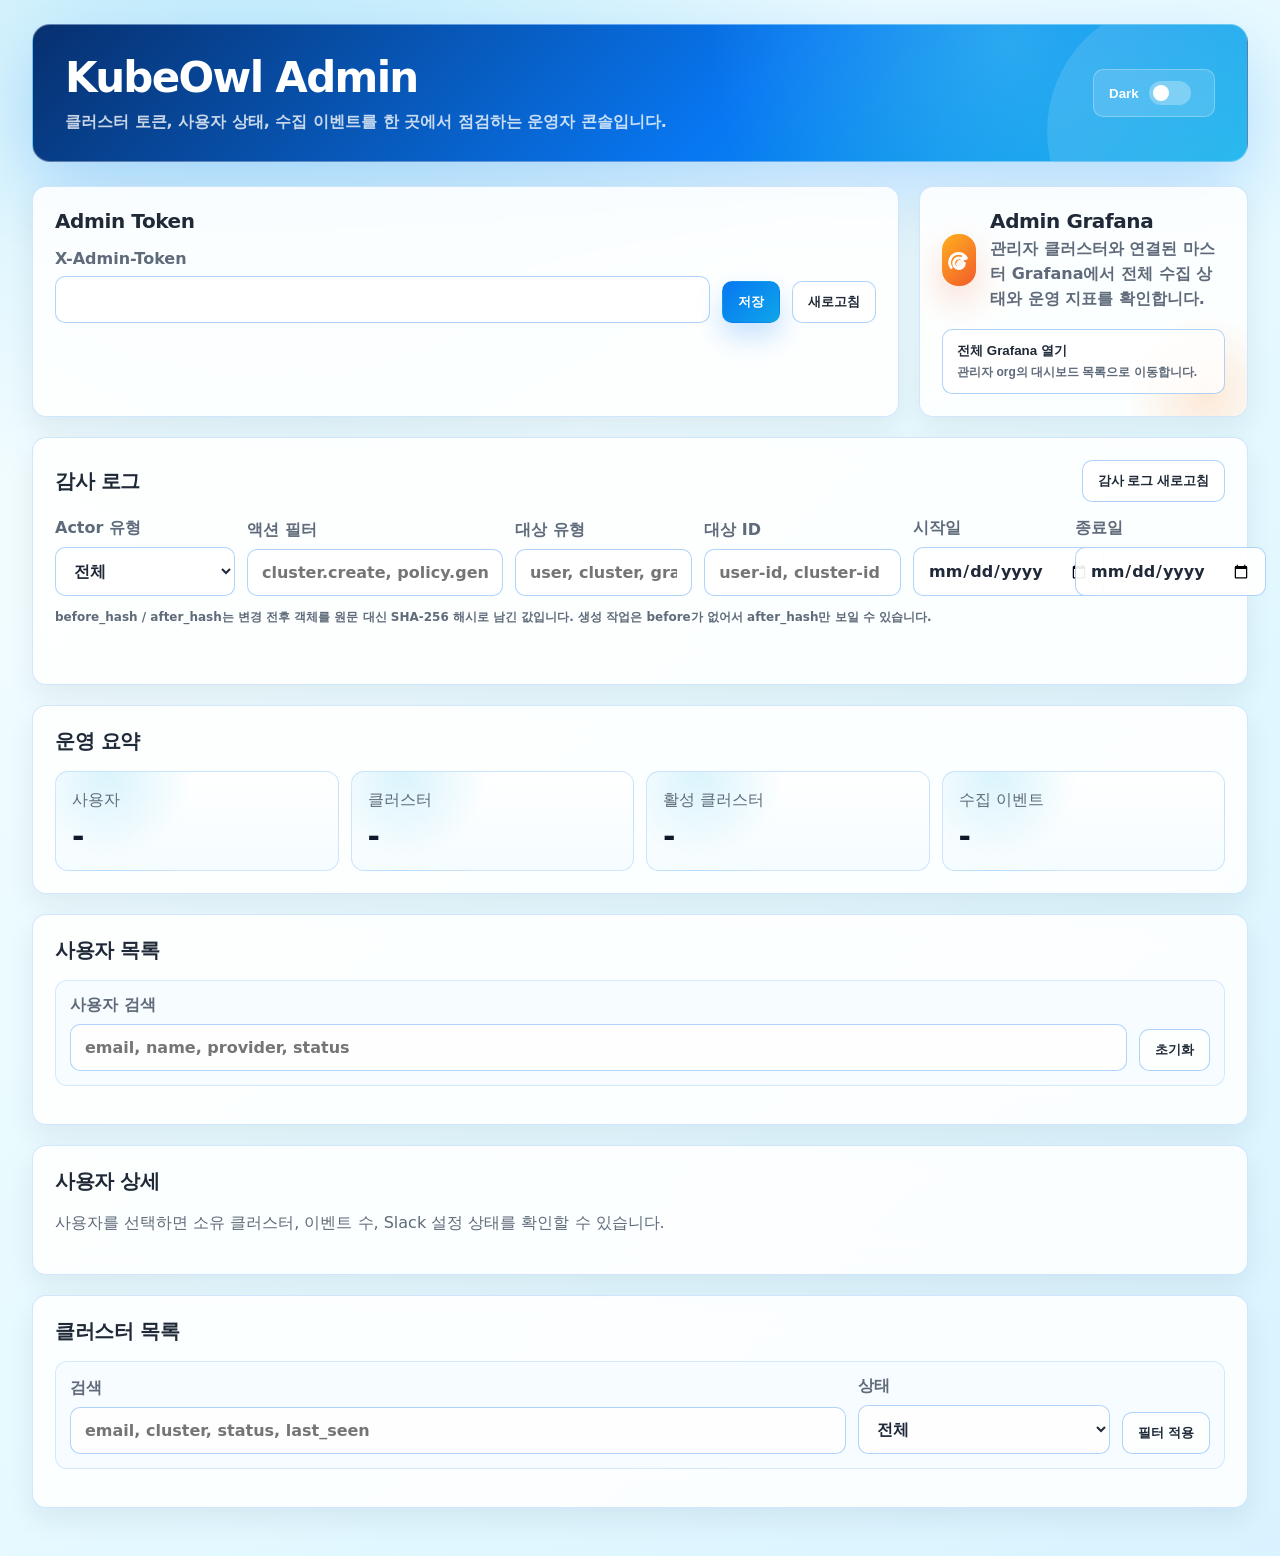
==== commit c6b315a9: "Polish audit log filters and summaries" ====
--- a/ai-observability/ai-server/app/static/admin.html
+++ b/ai-observability/ai-server/app/static/admin.html
@@ -237,19 +237,40 @@
         display: grid;
         gap: 16px;
       }
+      .audit-log-heading {
+        display: flex;
+        align-items: center;
+        justify-content: space-between;
+        gap: 16px;
+      }
+      .audit-log-heading h2 {
+        margin-bottom: 0;
+      }
       .audit-log-filters {
         display: grid;
-        grid-template-columns: minmax(220px, 1.5fr) repeat(4, minmax(150px, 1fr)) auto;
+        grid-template-columns: 180px minmax(220px, 1.3fr) minmax(170px, 0.9fr) minmax(180px, 1fr) 150px 150px;
         gap: 12px;
         align-items: end;
       }
       .audit-summary-grid {
-        display: grid;
-        grid-template-columns: repeat(auto-fit, minmax(180px, 1fr));
+        display: flex;
         gap: 10px;
+        overflow-x: auto;
+        padding-bottom: 4px;
+        scroll-snap-type: x proximity;
+      }
+      .audit-summary-grid::-webkit-scrollbar {
+        height: 8px;
+      }
+      .audit-summary-grid::-webkit-scrollbar-thumb {
+        border-radius: 999px;
+        background: var(--line-strong);
       }
       .audit-summary-card {
-        min-width: 0;
+        flex: 0 0 260px;
+        min-width: 220px;
+        max-width: 320px;
+        scroll-snap-align: start;
         border: 1px solid rgba(8, 119, 242, 0.16);
         border-radius: 8px;
         background:
@@ -274,6 +295,13 @@
         margin-top: 5px;
         color: var(--text);
         font-size: 24px;
+      }
+      .audit-hash-note {
+        margin: -4px 0 0;
+        color: var(--muted);
+        font-size: 12px;
+        font-weight: 760;
+        line-height: 1.5;
       }
       .audit-log-list {
         display: grid;
@@ -651,11 +679,23 @@
       </div>
 
       <section class="audit-log-card">
-        <h2>감사 로그</h2>
+        <div class="audit-log-heading">
+          <h2>감사 로그</h2>
+          <button id="refreshAuditLogs">감사 로그 새로고침</button>
+        </div>
         <div class="audit-log-filters">
           <label>
+            Actor 유형
+            <select id="auditActorTypeFilter">
+              <option value="">전체</option>
+              <option value="public">public</option>
+              <option value="login">login user</option>
+              <option value="admin">admin</option>
+            </select>
+          </label>
+          <label>
             액션 필터
-            <input id="auditActionFilter" placeholder="cluster.create, account.delete, grafana.admin_url_issue" />
+            <input id="auditActionFilter" placeholder="cluster.create, policy.generate, policy.apply" />
           </label>
           <label>
             대상 유형
@@ -666,15 +706,6 @@
             <input id="auditTargetIdFilter" placeholder="user-id, cluster-id" />
           </label>
           <label>
-            Actor 유형
-            <select id="auditActorTypeFilter">
-              <option value="">전체</option>
-              <option value="public">public</option>
-              <option value="login">login user</option>
-              <option value="admin">admin</option>
-            </select>
-          </label>
-          <label>
             시작일
             <input id="auditDateFromFilter" type="date" />
           </label>
@@ -682,8 +713,10 @@
             종료일
             <input id="auditDateToFilter" type="date" />
           </label>
-          <button id="refreshAuditLogs">감사 로그 새로고침</button>
         </div>
+        <p class="audit-hash-note">
+          before_hash / after_hash는 변경 전후 객체를 원문 대신 SHA-256 해시로 남긴 값입니다. 생성 작업은 before가 없어서 after_hash만 보일 수 있습니다.
+        </p>
         <div class="audit-summary-grid" id="auditSummary"></div>
         <div id="auditLogs"></div>
       </section>
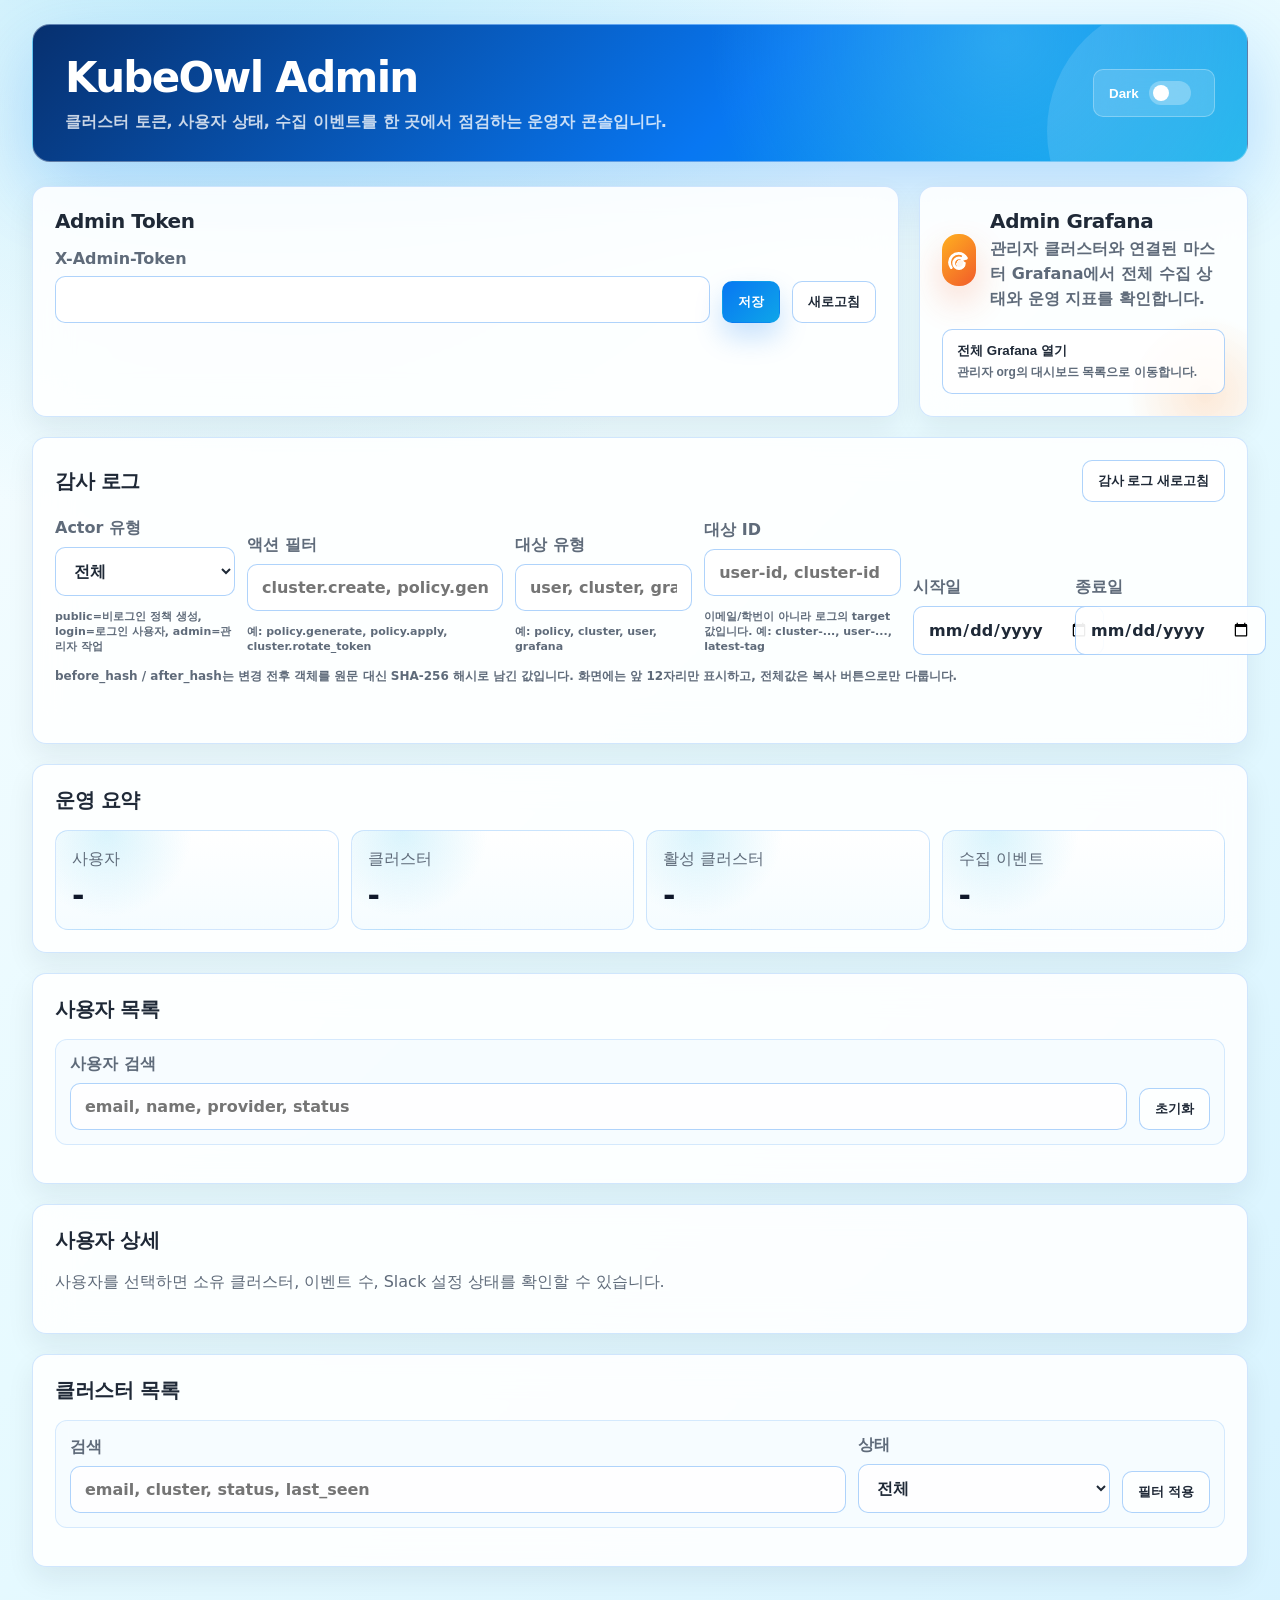
==== commit cac02ef9: "Clarify audit filters and mask hashes" ====
--- a/ai-observability/ai-server/app/static/admin.html
+++ b/ai-observability/ai-server/app/static/admin.html
@@ -252,6 +252,14 @@
         gap: 12px;
         align-items: end;
       }
+      .field-help {
+        display: block;
+        margin-top: 6px;
+        color: var(--muted);
+        font-size: 11px;
+        font-weight: 760;
+        line-height: 1.35;
+      }
       .audit-summary-grid {
         display: flex;
         gap: 10px;
@@ -302,6 +310,29 @@
         font-size: 12px;
         font-weight: 760;
         line-height: 1.5;
+      }
+      .audit-hash-list {
+        display: inline-flex;
+        align-items: center;
+        flex-wrap: wrap;
+        gap: 8px;
+      }
+      .audit-hash-chip {
+        display: inline-flex;
+        align-items: center;
+        gap: 6px;
+      }
+      .audit-hash-value {
+        color: var(--text);
+        font-family: "SFMono-Regular", Consolas, "Liberation Mono", Menlo, monospace;
+        font-size: 12px;
+        font-weight: 820;
+      }
+      .hash-copy-button {
+        min-height: 26px;
+        padding: 4px 8px;
+        border-radius: 999px;
+        font-size: 11px;
       }
       .audit-log-list {
         display: grid;
@@ -692,18 +723,22 @@
               <option value="login">login user</option>
               <option value="admin">admin</option>
             </select>
+            <span class="field-help">public=비로그인 정책 생성, login=로그인 사용자, admin=관리자 작업</span>
           </label>
           <label>
             액션 필터
             <input id="auditActionFilter" placeholder="cluster.create, policy.generate, policy.apply" />
+            <span class="field-help">예: policy.generate, policy.apply, cluster.rotate_token</span>
           </label>
           <label>
             대상 유형
             <input id="auditTargetTypeFilter" placeholder="user, cluster, grafana, policy" />
+            <span class="field-help">예: policy, cluster, user, grafana</span>
           </label>
           <label>
             대상 ID
             <input id="auditTargetIdFilter" placeholder="user-id, cluster-id" />
+            <span class="field-help">이메일/학번이 아니라 로그의 target 값입니다. 예: cluster-..., user-..., latest-tag</span>
           </label>
           <label>
             시작일
@@ -715,7 +750,7 @@
           </label>
         </div>
         <p class="audit-hash-note">
-          before_hash / after_hash는 변경 전후 객체를 원문 대신 SHA-256 해시로 남긴 값입니다. 생성 작업은 before가 없어서 after_hash만 보일 수 있습니다.
+          before_hash / after_hash는 변경 전후 객체를 원문 대신 SHA-256 해시로 남긴 값입니다. 화면에는 앞 12자리만 표시하고, 전체값은 복사 버튼으로만 다룹니다.
         </p>
         <div class="audit-summary-grid" id="auditSummary"></div>
         <div id="auditLogs"></div>
@@ -829,6 +864,27 @@
         return escaped.replaceAll(escapedQuery, `<mark class="search-highlight">${escapedQuery}</mark>`);
       }
 
+      function shortHash(value) {
+        const hash = String(value || "").trim();
+        if (!hash) {
+          return "-";
+        }
+        return hash.length > 12 ? `${hash.slice(0, 12)}...` : hash;
+      }
+
+      function renderHashChip(label, value) {
+        const hash = String(value || "").trim();
+        if (!hash) {
+          return `${label}=-`;
+        }
+        return `
+          <span class="audit-hash-chip">
+            ${label}=<span class="audit-hash-value" title="전체 해시는 복사 버튼으로 확인">${escapeHtml(shortHash(hash))}</span>
+            <button class="hash-copy-button" data-copy-hash="${escapeHtml(hash)}" type="button">복사</button>
+          </span>
+        `;
+      }
+
       async function requestJson(url, options = {}) {
         const response = await fetch(url, {
           ...options,
@@ -939,9 +995,11 @@
                 actor=${escapeHtml(event.actor_email || event.actor_user_id || "public actor")} ·
                 actor_type=<span class="pill">${escapeHtml(event.actor_type || "public")}</span> ·
                 target=<span class="pill">${escapeHtml(event.target_type || "-")}</span> ${escapeHtml(event.target_id || "-")} ·
-                request_id=${escapeHtml(event.request_id || "-")} ·
-                before_hash=${escapeHtml(event.before_hash || "-")} ·
-                after_hash=${escapeHtml(event.after_hash || "-")}
+                request_id=${escapeHtml(event.request_id || "-")}
+                <span class="audit-hash-list">
+                  ${renderHashChip("before_hash", event.before_hash)}
+                  ${renderHashChip("after_hash", event.after_hash)}
+                </span>
               </div>
               <pre class="audit-log-json">${escapeHtml(details)}</pre>
             </article>
@@ -1149,6 +1207,19 @@
 
       refreshAuditLogsButton.addEventListener("click", () => {
         loadAuditLogs().catch((error) => setMessage(error.message));
+      });
+
+      auditLogsEl.addEventListener("click", async (event) => {
+        const button = event.target.closest("[data-copy-hash]");
+        if (!button) {
+          return;
+        }
+        try {
+          await navigator.clipboard.writeText(button.dataset.copyHash || "");
+          setMessage("전체 해시를 복사했습니다.");
+        } catch (error) {
+          setMessage("브라우저가 클립보드 복사를 허용하지 않았습니다.");
+        }
       });
 
       [auditActionFilter, auditTargetTypeFilter, auditTargetIdFilter, auditDateFromFilter, auditDateToFilter].forEach((input) => {
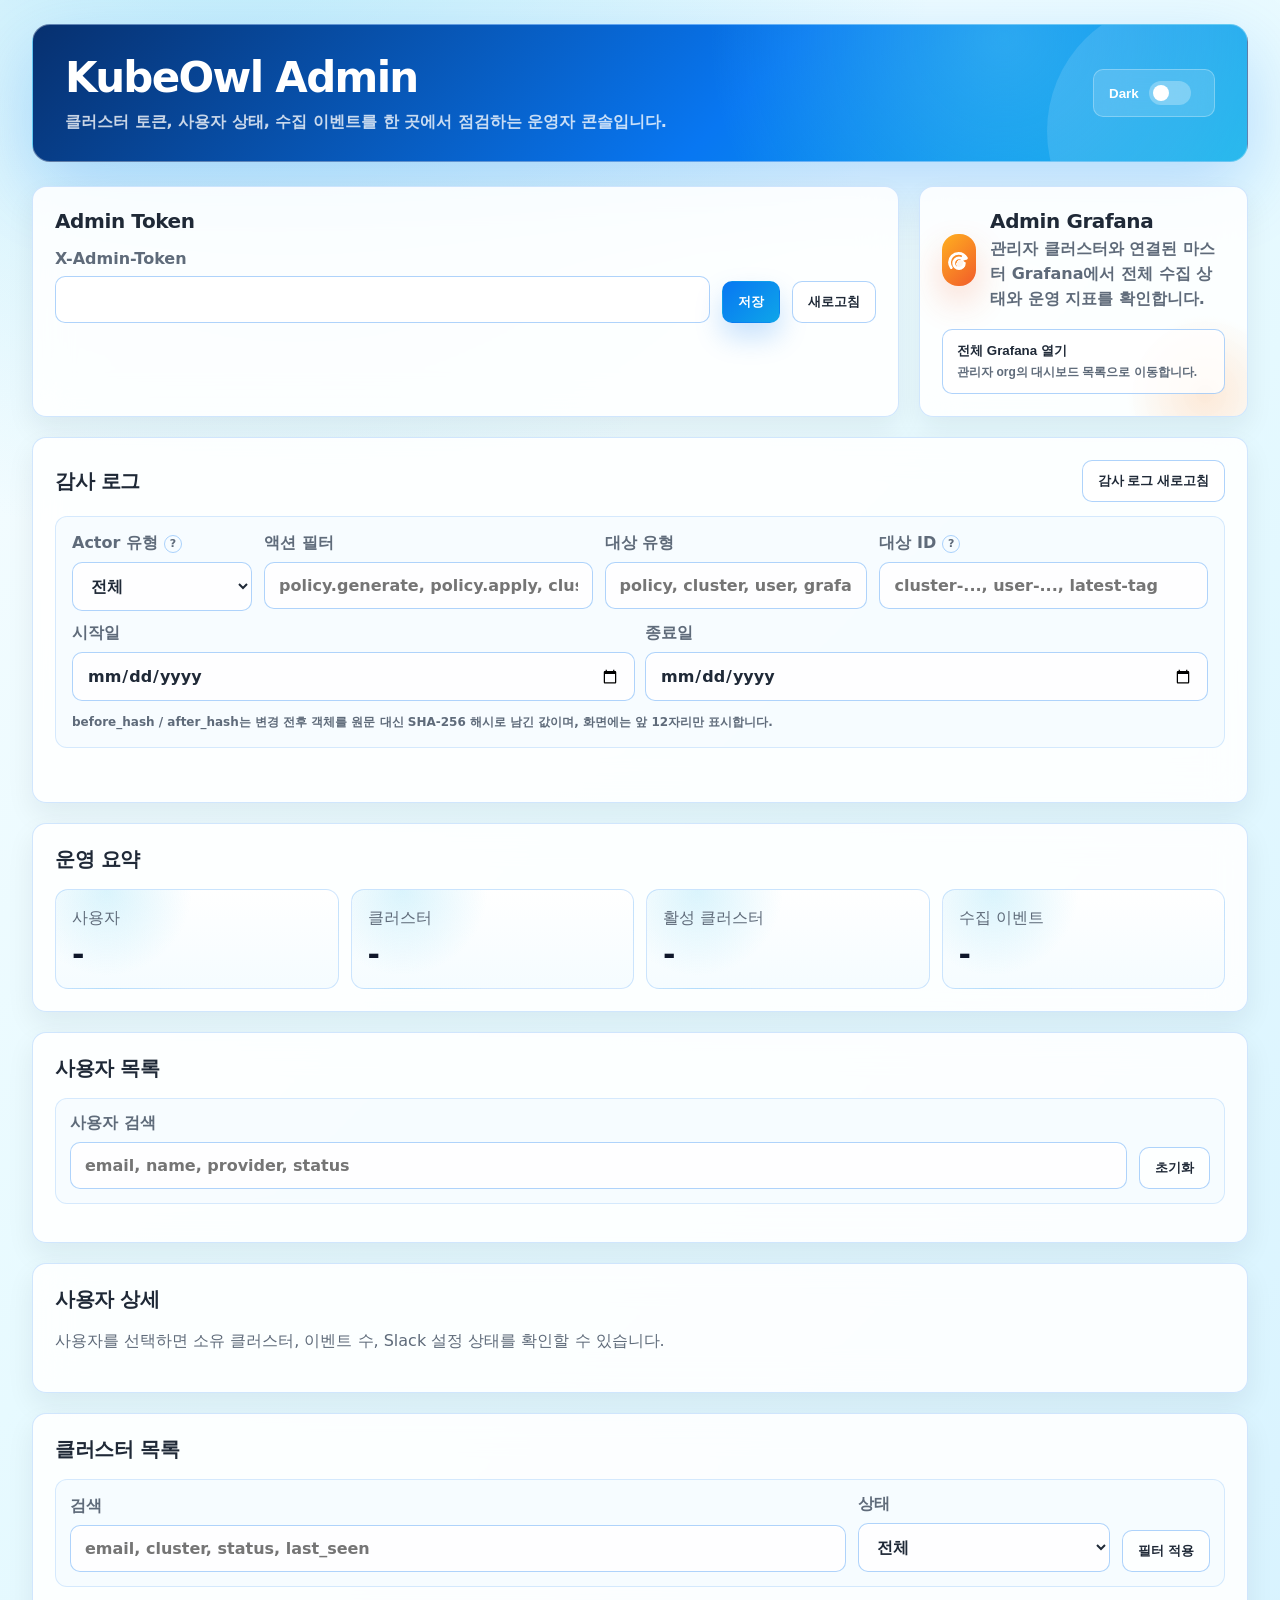
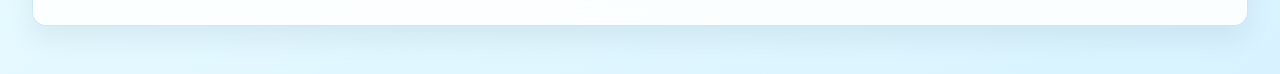
==== commit ca15eef3: "feat: simplify audit log filters" ====
--- a/ai-observability/ai-server/app/static/admin.html
+++ b/ai-observability/ai-server/app/static/admin.html
@@ -235,7 +235,7 @@
       }
       .audit-log-card {
         display: grid;
-        gap: 16px;
+        gap: 14px;
       }
       .audit-log-heading {
         display: flex;
@@ -246,11 +246,74 @@
       .audit-log-heading h2 {
         margin-bottom: 0;
       }
+      .audit-refresh-button {
+        white-space: nowrap;
+      }
+      .audit-filter-panel {
+        display: grid;
+        gap: 12px;
+        padding: 16px;
+        border: 1px solid rgba(8, 119, 242, 0.14);
+        border-radius: 12px;
+        background: rgba(244, 251, 255, 0.7);
+      }
+      body[data-theme="dark"] .audit-filter-panel {
+        background: rgba(15, 23, 42, 0.62);
+      }
       .audit-log-filters {
         display: grid;
-        grid-template-columns: 180px minmax(220px, 1.3fr) minmax(170px, 0.9fr) minmax(180px, 1fr) 150px 150px;
+        grid-template-columns: 180px minmax(220px, 1fr) minmax(160px, 0.8fr) minmax(200px, 1fr);
         gap: 12px;
-        align-items: end;
+        align-items: start;
+      }
+      .audit-date-range {
+        display: grid;
+        grid-template-columns: repeat(2, minmax(0, 1fr));
+        gap: 10px;
+      }
+      .filter-label-row {
+        display: inline-flex;
+        align-items: center;
+        gap: 6px;
+      }
+      .help-tooltip {
+        position: relative;
+        display: inline-grid;
+        place-items: center;
+        width: 18px;
+        height: 18px;
+        border: 1px solid var(--line-strong);
+        border-radius: 999px;
+        color: var(--muted);
+        font-size: 11px;
+        font-weight: 900;
+        cursor: help;
+      }
+      .help-tooltip::after {
+        content: attr(data-tooltip);
+        position: absolute;
+        left: 50%;
+        bottom: calc(100% + 8px);
+        z-index: 8;
+        width: max-content;
+        max-width: 280px;
+        padding: 9px 10px;
+        border: 1px solid var(--line);
+        border-radius: 8px;
+        background: var(--panel-strong);
+        color: var(--text);
+        box-shadow: var(--shadow-soft);
+        font-size: 11px;
+        line-height: 1.45;
+        opacity: 0;
+        pointer-events: none;
+        transform: translateX(-50%) translateY(4px);
+        transition: opacity 0.14s ease, transform 0.14s ease;
+      }
+      .help-tooltip:hover::after,
+      .help-tooltip:focus-visible::after {
+        opacity: 1;
+        transform: translateX(-50%) translateY(0);
       }
       .field-help {
         display: block;
@@ -305,7 +368,7 @@
         font-size: 24px;
       }
       .audit-hash-note {
-        margin: -4px 0 0;
+        margin: 0;
         color: var(--muted);
         font-size: 12px;
         font-weight: 760;
@@ -643,6 +706,9 @@
         .summary-grid {
           grid-template-columns: repeat(2, minmax(0, 1fr));
         }
+        .audit-log-filters {
+          grid-template-columns: repeat(2, minmax(0, 1fr));
+        }
       }
       @media (max-width: 640px) {
         header {
@@ -655,6 +721,14 @@
         .filters,
         .audit-log-filters {
           grid-template-columns: 1fr;
+        }
+        .audit-log-heading,
+        .audit-date-range {
+          grid-template-columns: 1fr;
+        }
+        .audit-log-heading {
+          align-items: stretch;
+          flex-direction: column;
         }
       }
     </style>
@@ -712,46 +786,52 @@
       <section class="audit-log-card">
         <div class="audit-log-heading">
           <h2>감사 로그</h2>
-          <button id="refreshAuditLogs">감사 로그 새로고침</button>
+          <button class="audit-refresh-button" id="refreshAuditLogs">감사 로그 새로고침</button>
         </div>
-        <div class="audit-log-filters">
-          <label>
-            Actor 유형
-            <select id="auditActorTypeFilter">
-              <option value="">전체</option>
-              <option value="public">public</option>
-              <option value="login">login user</option>
-              <option value="admin">admin</option>
-            </select>
-            <span class="field-help">public=비로그인 정책 생성, login=로그인 사용자, admin=관리자 작업</span>
-          </label>
-          <label>
-            액션 필터
-            <input id="auditActionFilter" placeholder="cluster.create, policy.generate, policy.apply" />
-            <span class="field-help">예: policy.generate, policy.apply, cluster.rotate_token</span>
-          </label>
-          <label>
-            대상 유형
-            <input id="auditTargetTypeFilter" placeholder="user, cluster, grafana, policy" />
-            <span class="field-help">예: policy, cluster, user, grafana</span>
-          </label>
-          <label>
-            대상 ID
-            <input id="auditTargetIdFilter" placeholder="user-id, cluster-id" />
-            <span class="field-help">이메일/학번이 아니라 로그의 target 값입니다. 예: cluster-..., user-..., latest-tag</span>
-          </label>
-          <label>
-            시작일
-            <input id="auditDateFromFilter" type="date" />
-          </label>
-          <label>
-            종료일
-            <input id="auditDateToFilter" type="date" />
-          </label>
+        <div class="audit-filter-panel">
+          <div class="audit-log-filters">
+            <label>
+              <span class="filter-label-row">
+                Actor 유형
+                <span class="help-tooltip" tabindex="0" data-tooltip="public=비로그인 정책 생성, login=로그인 사용자, admin=관리자 작업">?</span>
+              </span>
+              <select id="auditActorTypeFilter">
+                <option value="">전체</option>
+                <option value="public">public</option>
+                <option value="login">login user</option>
+                <option value="admin">admin</option>
+              </select>
+            </label>
+            <label>
+              액션 필터
+              <input id="auditActionFilter" placeholder="policy.generate, policy.apply, cluster.rotate_token" />
+            </label>
+            <label>
+              대상 유형
+              <input id="auditTargetTypeFilter" placeholder="policy, cluster, user, grafana" />
+            </label>
+            <label>
+              <span class="filter-label-row">
+                대상 ID
+                <span class="help-tooltip" tabindex="0" data-tooltip="이메일/학번이 아니라 로그의 target 값입니다. 예: cluster-..., user-..., latest-tag">?</span>
+              </span>
+              <input id="auditTargetIdFilter" placeholder="cluster-..., user-..., latest-tag" />
+            </label>
+          </div>
+          <div class="audit-date-range">
+            <label>
+              시작일
+              <input id="auditDateFromFilter" type="date" />
+            </label>
+            <label>
+              종료일
+              <input id="auditDateToFilter" type="date" />
+            </label>
+          </div>
+          <p class="audit-hash-note">
+            before_hash / after_hash는 변경 전후 객체를 원문 대신 SHA-256 해시로 남긴 값이며, 화면에는 앞 12자리만 표시합니다.
+          </p>
         </div>
-        <p class="audit-hash-note">
-          before_hash / after_hash는 변경 전후 객체를 원문 대신 SHA-256 해시로 남긴 값입니다. 화면에는 앞 12자리만 표시하고, 전체값은 복사 버튼으로만 다룹니다.
-        </p>
         <div class="audit-summary-grid" id="auditSummary"></div>
         <div id="auditLogs"></div>
       </section>
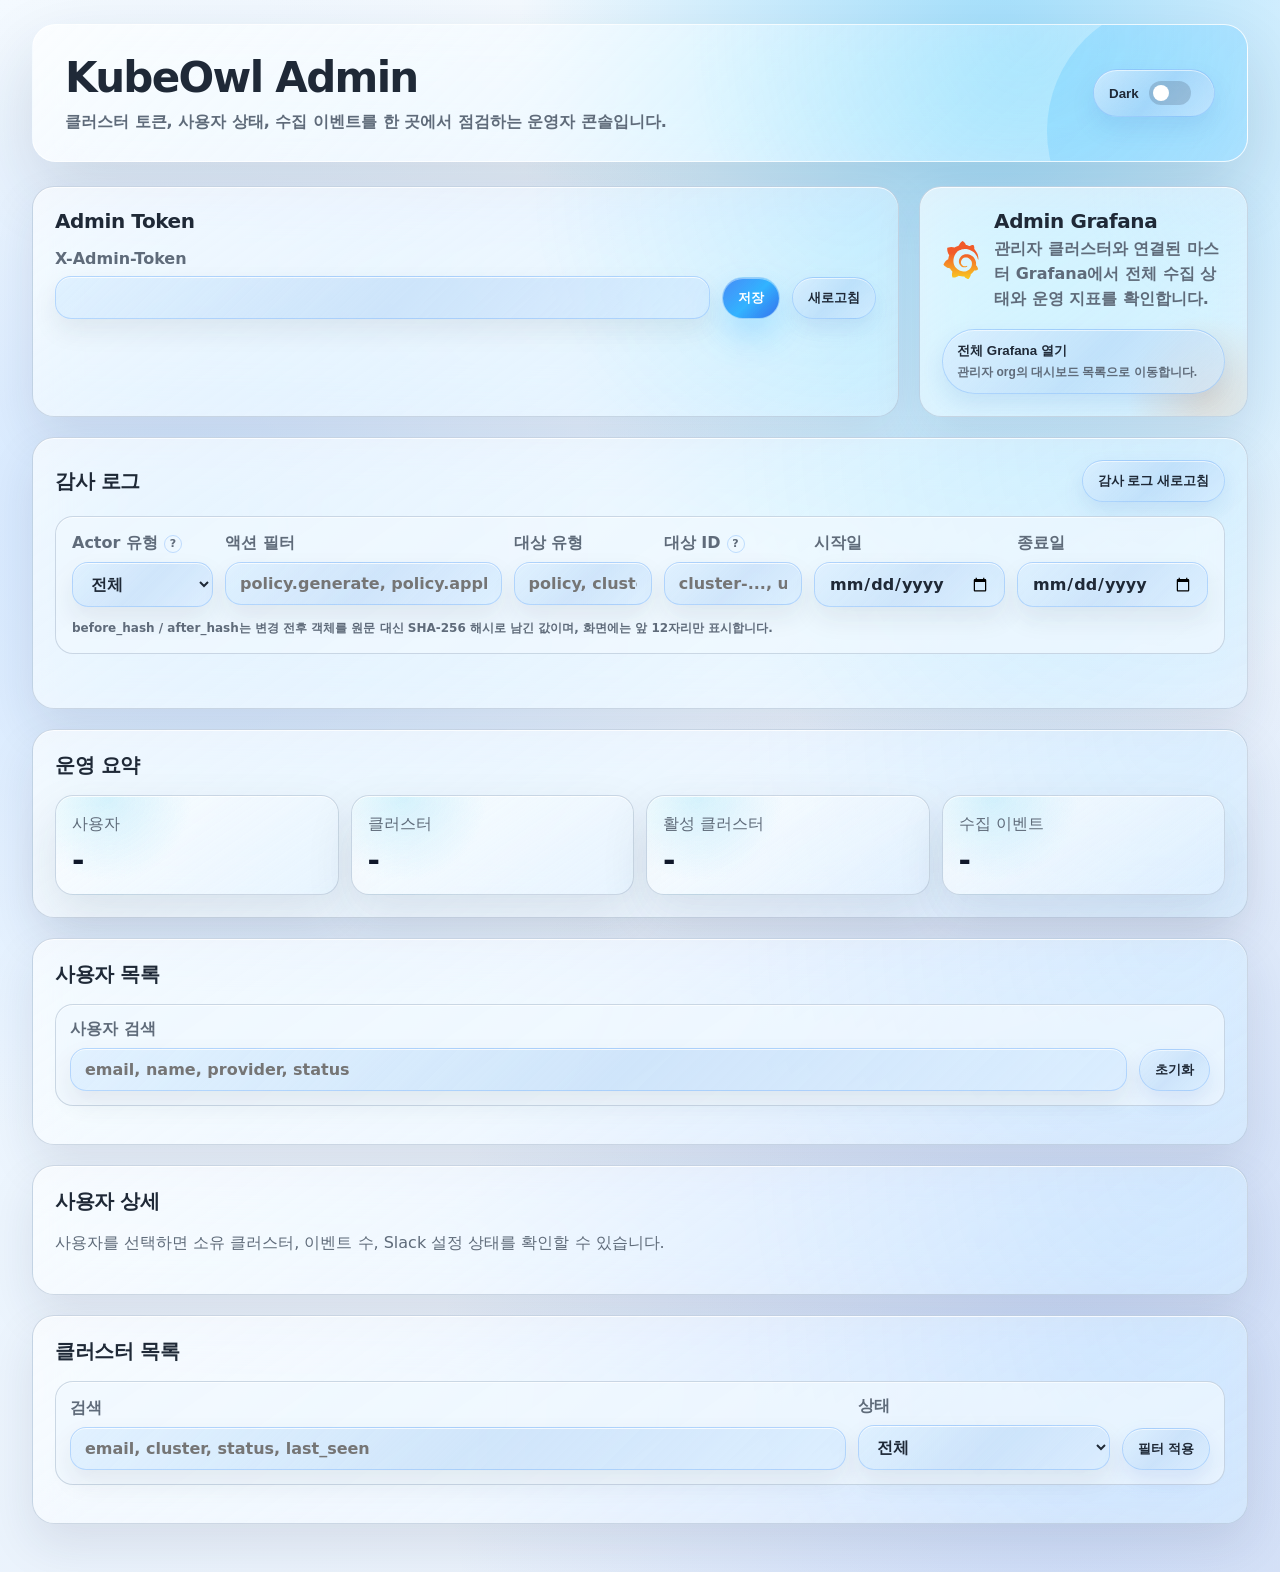
==== commit 507ef8d6: "feat: publish observability demo updates" ====
--- a/ai-observability/ai-server/app/static/admin.html
+++ b/ai-observability/ai-server/app/static/admin.html
@@ -7,37 +7,45 @@
     <style>
       :root {
         color-scheme: light;
-        --bg: #ecfbff;
-        --panel: rgba(255, 255, 255, 0.88);
+        --bg: #f0f4f8;
+        --panel: rgba(255, 255, 255, 0.68);
         --panel-strong: #ffffff;
-        --line: rgba(8, 119, 242, 0.18);
-        --line-strong: rgba(8, 119, 242, 0.32);
+        --line: rgba(174, 190, 209, 0.58);
+        --line-strong: rgba(96, 165, 250, 0.34);
         --text: #1f2937;
         --muted: #5f6b7a;
-        --accent: #0877f2;
-        --accent-2: #56ccf2;
+        --accent: #0ea5ff;
+        --accent-2: #38bdf8;
         --danger: #cf222e;
-        --soft: #f4fbff;
+        --soft: rgba(240, 249, 255, 0.72);
         --code: #08111f;
-        --shadow: 0 22px 60px rgba(8, 119, 242, 0.11);
-        --shadow-soft: 0 12px 28px rgba(15, 23, 42, 0.07);
+        --shadow: 0 28px 70px rgba(31, 44, 64, 0.14);
+        --shadow-soft:
+          inset 0 1px 0 rgba(255, 255, 255, 0.78),
+          0 20px 48px rgba(31, 44, 64, 0.1);
+        --control-bg: linear-gradient(135deg, rgba(218, 238, 255, 0.74), rgba(174, 209, 246, 0.48) 52%, rgba(210, 233, 255, 0.62));
+        --control-bg-hover: linear-gradient(135deg, rgba(224, 242, 254, 0.9), rgba(186, 230, 253, 0.66));
       }
       body[data-theme="dark"] {
         color-scheme: dark;
-        --bg: #08111f;
-        --panel: rgba(15, 23, 42, 0.9);
-        --panel-strong: #111827;
-        --line: rgba(125, 211, 252, 0.2);
-        --line-strong: rgba(125, 211, 252, 0.34);
-        --text: #e5edf6;
-        --muted: #a8b3c4;
+        --bg: #07111f;
+        --panel: rgba(18, 23, 29, 0.72);
+        --panel-strong: rgba(17, 27, 45, 0.94);
+        --line: rgba(255, 255, 255, 0.1);
+        --line-strong: rgba(96, 165, 250, 0.34);
+        --text: #eef5ff;
+        --muted: #b9c8dd;
         --accent: #60a5fa;
         --accent-2: #38bdf8;
         --danger: #f87171;
-        --soft: #111827;
+        --soft: rgba(15, 23, 42, 0.62);
         --code: #050b16;
         --shadow: 0 22px 60px rgba(0, 0, 0, 0.24);
-        --shadow-soft: 0 12px 28px rgba(0, 0, 0, 0.22);
+        --shadow-soft:
+          inset 0 1px 0 rgba(255, 255, 255, 0.06),
+          0 20px 48px rgba(0, 0, 0, 0.24);
+        --control-bg: linear-gradient(135deg, rgba(48, 76, 132, 0.42), rgba(17, 28, 58, 0.46));
+        --control-bg-hover: linear-gradient(135deg, rgba(58, 93, 158, 0.5), rgba(22, 38, 76, 0.56));
       }
       * {
         box-sizing: border-box;
@@ -46,27 +54,39 @@
         margin: 0;
         font-family: SUIT, Pretendard, "Noto Sans KR", ui-sans-serif, system-ui, sans-serif;
         background:
-          radial-gradient(circle at 18% -10%, rgba(86, 204, 242, 0.38), transparent 34%),
-          linear-gradient(135deg, #f8fdff 0%, #e7faff 48%, #d8f3ff 100%);
+          radial-gradient(ellipse at 78% 4%, rgba(56, 189, 248, 0.42), transparent 34%),
+          radial-gradient(ellipse at 14% 34%, rgba(191, 219, 254, 0.68), transparent 42%),
+          radial-gradient(ellipse at 84% 88%, rgba(37, 99, 235, 0.16), transparent 42%),
+          linear-gradient(145deg, #f8fcff 0%, #edf6ff 42%, #e7eef8 100%);
         color: var(--text);
+        min-height: 100vh;
       }
       body[data-theme="dark"] {
         background:
-          radial-gradient(circle at 18% -10%, rgba(56, 189, 248, 0.22), transparent 34%),
-          linear-gradient(135deg, #050b16 0%, #08111f 48%, #0d2744 100%);
+          radial-gradient(ellipse at 18% 0%, rgba(37, 99, 235, 0.16), transparent 36%),
+          radial-gradient(ellipse at 86% 12%, rgba(14, 165, 233, 0.12), transparent 38%),
+          linear-gradient(150deg, #07111f 0%, #0b1830 48%, #081225 100%);
       }
       header {
         position: relative;
         overflow: hidden;
         margin: 24px 32px 0;
         padding: 28px 32px;
-        border: 1px solid rgba(255, 255, 255, 0.36);
-        border-radius: 18px;
+        border: 1px solid rgba(255, 255, 255, 0.72);
+        border-radius: 24px;
         background:
-          radial-gradient(circle at 80% 10%, rgba(86, 204, 242, 0.45), transparent 30%),
-          linear-gradient(135deg, #07306f, #0877f2 58%, #08aeea);
-        color: #ffffff;
-        box-shadow: 0 26px 70px rgba(8, 119, 242, 0.24);
+          linear-gradient(135deg, rgba(255, 255, 255, 0.72), rgba(224, 240, 255, 0.44)),
+          radial-gradient(circle at 82% 8%, rgba(56, 189, 248, 0.38), transparent 34%);
+        color: var(--text);
+        box-shadow: var(--shadow);
+        -webkit-backdrop-filter: blur(24px) saturate(150%);
+        backdrop-filter: blur(24px) saturate(150%);
+      }
+      body[data-theme="dark"] header {
+        border-color: rgba(255, 255, 255, 0.12);
+        background:
+          radial-gradient(circle at 80% 10%, rgba(37, 99, 235, 0.24), transparent 34%),
+          linear-gradient(135deg, rgba(15, 23, 42, 0.88), rgba(8, 18, 37, 0.78));
       }
       header::after {
         content: "";
@@ -75,7 +95,7 @@
         width: 260px;
         height: 260px;
         border-radius: 999px;
-        background: rgba(255, 255, 255, 0.12);
+        background: rgba(14, 165, 255, 0.16);
       }
       .admin-topline {
         position: relative;
@@ -93,9 +113,12 @@
         align-items: center;
         gap: 10px;
         min-width: 122px;
-        border-color: rgba(255, 255, 255, 0.28);
-        background: rgba(255, 255, 255, 0.14);
-        color: #ffffff;
+        border-color: var(--line-strong);
+        background: var(--control-bg);
+        color: var(--text);
+        box-shadow:
+          inset 0 1px 0 rgba(255, 255, 255, 0.58),
+          0 12px 24px rgba(30, 64, 175, 0.1);
         backdrop-filter: blur(16px);
       }
       .theme-switch {
@@ -103,7 +126,7 @@
         width: 42px;
         height: 24px;
         border-radius: 999px;
-        background: rgba(255, 255, 255, 0.28);
+        background: rgba(15, 23, 42, 0.16);
       }
       .theme-switch::after {
         content: "";
@@ -116,6 +139,12 @@
         background: #ffffff;
         transition: transform 0.18s ease;
       }
+      body[data-theme="dark"] .theme-toggle {
+        color: #eef5ff;
+      }
+      body[data-theme="dark"] .theme-switch {
+        background: rgba(96, 165, 250, 0.36);
+      }
       body[data-theme="dark"] .theme-switch::after {
         transform: translateX(18px);
       }
@@ -132,11 +161,14 @@
       }
       section {
         border: 1px solid var(--line);
-        border-radius: 14px;
-        background: var(--panel);
+        border-radius: 22px;
+        background:
+          linear-gradient(145deg, rgba(255, 255, 255, 0.66), rgba(228, 242, 255, 0.42)),
+          radial-gradient(circle at 94% 0%, rgba(125, 211, 252, 0.18), transparent 38%);
         padding: 22px;
         box-shadow: var(--shadow-soft);
-        backdrop-filter: blur(18px);
+        -webkit-backdrop-filter: blur(22px) saturate(150%);
+        backdrop-filter: blur(22px) saturate(150%);
       }
       body[data-theme="dark"] section {
         background: var(--panel);
@@ -155,7 +187,7 @@
         z-index: 1;
         max-width: 620px;
         margin: 10px 0 0;
-        color: rgba(255, 255, 255, 0.78);
+        color: var(--muted);
         font-weight: 720;
       }
       h2 {
@@ -188,6 +220,15 @@
         align-items: center;
         gap: 14px;
       }
+      .admin-grafana-logo {
+        display: inline-block;
+        flex: 0 0 auto;
+        width: 38px;
+        height: 38px;
+        background-image: url("data:image/svg+xml,%3Csvg xmlns='http://www.w3.org/2000/svg' viewBox='0 0 128 128'%3E%3ClinearGradient id='SVGDkkdxczn' x1='45.842' x2='45.842' y1='89.57' y2='8.802' gradientTransform='translate(-2.405 27.316)scale(1.4463)' gradientUnits='userSpaceOnUse'%3E%3Cstop offset='0' stop-color='%23fcee1f'/%3E%3Cstop offset='1' stop-color='%23f15b2a'/%3E%3C/linearGradient%3E%3Cpath fill='url(%23SVGDkkdxczn)' d='M69.162 0c-9.91 6.4-11.77 14.865-11.77 14.865s.002.206-.101.412c-.62.104-1.033.31-1.549.413c-.722.206-1.445.413-2.168.826l-2.168.93c-1.445.722-2.89 1.341-4.336 2.167c-1.342.826-2.683 1.548-4.025 2.477a1.3 1.3 0 0 1-.309-.205c-13.316-5.161-25.084 1.031-25.084 1.031c-1.032 14.245 5.367 23.02 6.606 24.672c-.31.929-.62 1.754-.93 2.58a53 53 0 0 0-2.166 9.91c-.103.413-.104 1.033-.207 1.445C8.671 67.613 5.06 80.103 5.06 80.103c10.219 11.768 22.193 12.49 22.193 12.49c1.445 2.685 3.302 5.369 5.264 7.743c.825 1.032 1.756 1.96 2.582 2.992c-3.716 10.632.619 19.613.619 19.613c11.458.413 18.992-4.955 20.54-6.297c1.136.31 2.272.724 3.407 1.034a47.3 47.3 0 0 0 10.633 1.549h4.644C80.31 126.969 89.807 128 89.807 128c6.71-7.123 7.123-14.038 7.123-15.69v-.62c1.342-1.033 2.683-2.064 4.129-3.2c2.684-2.374 4.955-5.264 7.02-8.154c.206-.207.309-.62.618-.826c7.639.413 12.903-4.748 12.903-4.748c-1.24-7.949-5.78-11.768-6.71-12.49l-.103-.104l-.103-.104l-.104-.103c0-.413.104-.93.104-1.445c.103-.93.103-1.755.103-2.58v-3.407c0-.206 0-.413-.103-.722l-.104-.723l-.103-.723c-.104-.929-.31-1.754-.413-2.58c-.825-3.406-2.166-6.71-3.818-9.498c-1.858-2.993-4.026-5.471-6.504-7.742c-2.477-2.168-5.264-4.025-8.154-5.264c-2.994-1.342-5.884-2.167-8.98-2.476c-1.446-.207-3.098-.207-4.544-.207H79.69c-.825.103-1.546.205-2.27.308c-3.096.62-5.883 1.756-8.36 3.201c-2.478 1.446-4.646 3.407-6.504 5.575c-1.858 2.167-3.2 4.438-4.13 6.916a23.3 23.3 0 0 0-1.548 7.431v2.684c0 .31 0 .62.104.93c.103 1.238.31 2.374.722 3.51c.723 2.27 1.756 4.334 3.098 6.09a20 20 0 0 0 4.54 4.335c1.756 1.136 3.408 1.96 5.266 2.477s3.509.826 5.16.722h2.376c.206 0 .412-.101.619-.101c.206 0 .31-.104.619-.104c.31-.103.825-.207 1.135-.31c.722-.207 1.342-.62 2.064-.826c.723-.31 1.24-.722 1.756-1.032c.103-.103.309-.207.412-.31c.62-.413.723-1.238.207-1.858c-.413-.413-1.136-.62-1.756-.31c-.103.103-.205.104-.412.207c-.413.206-1.032.413-1.445.619c-.62.103-1.135.31-1.754.414c-.31 0-.62.102-.93.102h-2.58c-.103 0-.31.001-.414-.102c-1.239-.206-2.58-.62-3.818-1.137c-1.239-.619-2.478-1.34-3.51-2.373a15.9 15.9 0 0 1-2.89-3.51c-.826-1.341-1.24-2.89-1.446-4.335c-.103-.826-.207-1.55-.103-2.375v-1.239c0-.413.103-.825.207-1.238c.619-3.406 2.27-6.71 4.851-9.187c.723-.723 1.342-1.238 2.168-1.754c.826-.62 1.547-1.032 2.373-1.342s1.756-.723 2.582-.93c.93-.206 1.858-.414 2.684-.414c.413 0 .929-.101 1.342-.101h1.238c1.032.103 2.065.205 2.994.412c1.961.413 3.82 1.135 5.678 2.168c3.613 2.064 6.708 5.16 8.566 8.877c.93 1.858 1.548 3.82 1.961 5.988c.103.62.104 1.03.207 1.547v2.787c0 .62-.103 1.136-.103 1.756c-.104.62-.102 1.134-.205 1.754c-.104.619-.208 1.136-.311 1.755c-.206 1.136-.722 2.168-1.031 3.303c-.826 2.168-1.963 4.232-3.305 5.986c-2.684 3.717-6.502 6.815-10.63 8.776c-2.169.929-4.337 1.755-6.608 2.064a19 19 0 0 1-3.407.309h-1.755c-.62 0-1.238.002-1.858-.102c-2.477-.206-4.85-.724-7.224-1.343c-2.375-.723-4.647-1.548-6.815-2.684c-4.335-2.27-8.153-5.573-11.25-9.289c-1.445-1.961-2.892-4.027-4.027-6.092s-1.961-4.438-2.58-6.709c-.723-2.27-1.032-4.645-1.135-7.02v-3.613c0-1.135.102-2.372.309-3.61c.103-1.24.309-2.376.619-3.614c.206-1.239.62-2.375.93-3.614c.722-2.374 1.444-4.644 2.476-6.812c2.064-4.335 4.645-8.155 7.742-11.252a25 25 0 0 1 2.479-2.168c.31-.31 1.135-1.033 2.064-1.549s1.858-1.136 2.89-1.549c.414-.206.93-.413 1.446-.722c.206-.103.411-.206.824-.309c.207-.103.414-.207.826-.31c1.033-.413 2.066-.825 3.098-1.135c.207-.103.62-.104.826-.207c.207-.103.618-.102.824-.205c.62-.103 1.033-.208 1.55-.414c.206-.104.619-.104.825-.207c.207 0 .62-.102.827-.102s.62-.103.826-.103l.412-.104l.412-.103c.206 0 .62-.104.826-.104c.31 0 .62-.104.93-.104c.206 0 .721-.101.928-.101c.206 0 .311 0 .62-.104h.723c.31 0 .618 0 .928-.103h4.647c2.064.103 4.128.31 5.986.723c3.82.722 7.638 1.961 10.941 3.613c3.304 1.548 6.4 3.611 8.877 5.78c.104.102.311.207.414.413c.104.103.31.206.412.412c.31.207.62.62.93.826c.31.207.62.62.93.827c.206.31.618.618.824.927c1.136 1.136 2.169 2.375 3.098 3.51a41.4 41.4 0 0 1 4.44 7.02c.102.103.1.207.204.414c.103.103.104.205.207.412c.103.206.206.62.412.826c.104.206.208.62.31.826c.104.207.208.62.311.826c.413 1.033.826 2.064 1.135 3.096c.62 1.548.929 2.993 1.239 4.13c.103.412.62.825 1.033.825c.619 0 .927-.414.927-1.033c-.31-1.755-.308-3.198-.412-4.953q-.31-3.253-1.238-7.434c-.62-2.787-1.86-5.677-3.305-8.877c-1.548-3.096-3.509-6.4-6.09-9.394c-1.032-1.239-2.167-2.373-3.302-3.612c1.858-7.122-2.168-13.42-2.168-13.42c-6.916-.412-11.253 2.168-12.801 3.303c-.206-.103-.618-.205-.824-.308c-1.136-.413-2.375-.93-3.613-1.342c-1.24-.31-2.478-.827-3.717-1.033c-1.239-.31-2.58-.62-4.026-.827c-.206 0-.413-.103-.722-.103C77.833 4.128 69.162 0 69.162 0'/%3E%3C/svg%3E");
+        background-repeat: no-repeat;
+        background-size: 100% 100%;
+      }
       .admin-grafana-heading h2 {
         margin-bottom: 4px;
       }
@@ -218,21 +259,6 @@
         font-size: 12px;
         font-weight: 760;
       }
-      .admin-grafana-logo {
-        display: inline-grid;
-        place-items: center;
-        width: 52px;
-        height: 52px;
-        border-radius: 16px;
-        background:
-          radial-gradient(circle at 55% 58%, rgba(255, 255, 255, 0.9) 0 12%, transparent 13%),
-          linear-gradient(135deg, #ffb020, #f15b2a);
-        box-shadow: 0 16px 34px rgba(241, 91, 42, 0.24);
-      }
-      .admin-grafana-logo svg {
-        width: 34px;
-        height: 34px;
-      }
       .audit-log-card {
         display: grid;
         gap: 14px;
@@ -253,23 +279,19 @@
         display: grid;
         gap: 12px;
         padding: 16px;
-        border: 1px solid rgba(8, 119, 242, 0.14);
-        border-radius: 12px;
-        background: rgba(244, 251, 255, 0.7);
+        border: 1px solid var(--line);
+        border-radius: 18px;
+        background: var(--soft);
+        box-shadow: inset 0 1px 0 rgba(255, 255, 255, 0.64);
       }
       body[data-theme="dark"] .audit-filter-panel {
         background: rgba(15, 23, 42, 0.62);
       }
       .audit-log-filters {
         display: grid;
-        grid-template-columns: 180px minmax(220px, 1fr) minmax(160px, 0.8fr) minmax(200px, 1fr);
+        grid-template-columns: auto 2fr 1fr 1fr 1fr 1fr;
         gap: 12px;
         align-items: start;
-      }
-      .audit-date-range {
-        display: grid;
-        grid-template-columns: repeat(2, minmax(0, 1fr));
-        gap: 10px;
       }
       .filter-label-row {
         display: inline-flex;
@@ -342,12 +364,13 @@
         min-width: 220px;
         max-width: 320px;
         scroll-snap-align: start;
-        border: 1px solid rgba(8, 119, 242, 0.16);
-        border-radius: 8px;
+        border: 1px solid var(--line);
+        border-radius: 16px;
         background:
           radial-gradient(circle at 18% 0%, rgba(86, 204, 242, 0.18), transparent 34%),
-          rgba(255, 255, 255, 0.72);
+          rgba(255, 255, 255, 0.64);
         padding: 13px 14px;
+        box-shadow: 0 12px 28px rgba(31, 44, 64, 0.07);
       }
       body[data-theme="dark"] .audit-summary-card {
         background:
@@ -411,11 +434,11 @@
         display: grid;
         gap: 8px;
         padding: 14px 16px;
-        border: 1px solid rgba(8, 119, 242, 0.14);
-        border-radius: 12px;
+        border: 1px solid var(--line);
+        border-radius: 16px;
         background:
           radial-gradient(circle at 0% 0%, rgba(86, 204, 242, 0.12), transparent 28%),
-          rgba(255, 255, 255, 0.72);
+          rgba(255, 255, 255, 0.64);
       }
       body[data-theme="dark"] .audit-log-item {
         background:
@@ -455,19 +478,23 @@
       input, select, textarea {
         width: 100%;
         border: 1px solid var(--line-strong);
-        border-radius: 10px;
-        background: rgba(255, 255, 255, 0.92);
+        border-radius: 16px;
+        background: var(--control-bg);
         color: var(--text);
-        padding: 13px 14px;
+        padding: 11px 14px;
         font: inherit;
         font-weight: 760;
-        box-shadow: inset 0 1px 0 rgba(255, 255, 255, 0.74);
+        box-shadow:
+          inset 0 1px 0 rgba(255, 255, 255, 0.74),
+          0 12px 26px rgba(31, 44, 64, 0.08);
       }
       body[data-theme="dark"] input,
       body[data-theme="dark"] select {
-        background: #08111f;
+        background: var(--control-bg);
         color: var(--text);
-        box-shadow: none;
+        box-shadow:
+          inset 0 1px 0 rgba(255, 255, 255, 0.08),
+          0 12px 24px rgba(0, 0, 0, 0.18);
       }
       input:focus, select:focus, textarea:focus {
         outline: 3px solid rgba(8, 119, 242, 0.16);
@@ -483,16 +510,19 @@
       }
       button {
         border: 1px solid var(--line-strong);
-        border-radius: 10px;
-        background: rgba(255, 255, 255, 0.78);
+        border-radius: 999px;
+        background: var(--control-bg);
         color: var(--text);
         padding: 11px 15px;
         font-weight: 880;
         cursor: pointer;
+        box-shadow:
+          inset 0 1px 0 rgba(255, 255, 255, 0.58),
+          0 10px 22px rgba(30, 64, 175, 0.1);
         transition: transform 0.16s ease, box-shadow 0.16s ease, border-color 0.16s ease, background 0.16s ease;
       }
       body[data-theme="dark"] button {
-        background: rgba(15, 23, 42, 0.86);
+        background: var(--control-bg);
         color: var(--text);
       }
       button:hover {
@@ -501,10 +531,13 @@
         box-shadow: 0 12px 24px rgba(8, 119, 242, 0.12);
       }
       button.primary {
-        border-color: transparent;
-        background: linear-gradient(135deg, var(--accent), #0ea5e9);
+        border-color: rgba(186, 230, 253, 0.72);
+        background:
+          linear-gradient(135deg, rgba(59, 130, 246, 0.92), rgba(14, 165, 255, 0.82) 52%, rgba(37, 99, 235, 0.9));
         color: #ffffff;
-        box-shadow: 0 14px 28px rgba(8, 119, 242, 0.22);
+        box-shadow:
+          inset 0 1px 0 rgba(255, 255, 255, 0.42),
+          0 16px 34px rgba(14, 165, 255, 0.24);
       }
       button.danger {
         border-color: rgba(207, 34, 46, 0.34);
@@ -524,13 +557,13 @@
         display: grid;
         gap: 12px;
         margin-top: 12px;
-        border: 1px solid rgba(8, 119, 242, 0.16);
-        border-radius: 12px;
+        border: 1px solid var(--line);
+        border-radius: 18px;
         background:
           radial-gradient(circle at 0% 0%, rgba(86, 204, 242, 0.12), transparent 28%),
-          rgba(255, 255, 255, 0.72);
+          rgba(255, 255, 255, 0.64);
         padding: 16px;
-        box-shadow: 0 10px 24px rgba(15, 23, 42, 0.05);
+        box-shadow: 0 14px 32px rgba(31, 44, 64, 0.08);
       }
       body[data-theme="dark"] .cluster,
       body[data-theme="dark"] .user {
@@ -579,12 +612,13 @@
         gap: 12px;
       }
       .summary-card {
-        border: 1px solid rgba(8, 119, 242, 0.18);
-        border-radius: 13px;
+        border: 1px solid var(--line);
+        border-radius: 18px;
         background:
           radial-gradient(circle at 18% 0%, rgba(86, 204, 242, 0.22), transparent 34%),
-          linear-gradient(180deg, #ffffff, #f5fcff);
+          linear-gradient(145deg, rgba(255, 255, 255, 0.72), rgba(224, 240, 255, 0.42));
         padding: 16px;
+        box-shadow: var(--shadow-soft);
       }
       body[data-theme="dark"] .summary-card {
         background:
@@ -606,9 +640,9 @@
         gap: 10px;
       }
       .user-cluster {
-        border: 1px solid rgba(8, 119, 242, 0.16);
-        border-radius: 11px;
-        background: #f8fdff;
+        border: 1px solid var(--line);
+        border-radius: 14px;
+        background: var(--soft);
         padding: 12px 14px;
       }
       body[data-theme="dark"] .user-cluster {
@@ -649,9 +683,10 @@
         align-items: end;
         margin-bottom: 16px;
         padding: 14px;
-        border: 1px solid rgba(8, 119, 242, 0.14);
-        border-radius: 12px;
-        background: rgba(244, 251, 255, 0.7);
+        border: 1px solid var(--line);
+        border-radius: 18px;
+        background: var(--soft);
+        box-shadow: inset 0 1px 0 rgba(255, 255, 255, 0.64);
       }
       body[data-theme="dark"] .filters {
         background: rgba(15, 23, 42, 0.62);
@@ -663,9 +698,10 @@
         align-items: end;
         margin-bottom: 16px;
         padding: 14px;
-        border: 1px solid rgba(8, 119, 242, 0.14);
-        border-radius: 12px;
-        background: rgba(244, 251, 255, 0.7);
+        border: 1px solid var(--line);
+        border-radius: 18px;
+        background: var(--soft);
+        box-shadow: inset 0 1px 0 rgba(255, 255, 255, 0.64);
       }
       body[data-theme="dark"] .user-search {
         background: rgba(15, 23, 42, 0.62);
@@ -677,7 +713,7 @@
       }
       .actions button {
         padding: 9px 13px;
-        border-radius: 9px;
+        border-radius: 999px;
       }
       .danger-note {
         color: #b45309;
@@ -706,9 +742,9 @@
         .summary-grid {
           grid-template-columns: repeat(2, minmax(0, 1fr));
         }
-        .audit-log-filters {
-          grid-template-columns: repeat(2, minmax(0, 1fr));
-        }
+      .audit-log-filters {
+        grid-template-columns: repeat(2, minmax(0, 1fr));
+      }
       }
       @media (max-width: 640px) {
         header {
@@ -722,8 +758,7 @@
         .audit-log-filters {
           grid-template-columns: 1fr;
         }
-        .audit-log-heading,
-        .audit-date-range {
+        .audit-log-heading {
           grid-template-columns: 1fr;
         }
         .audit-log-heading {
@@ -763,12 +798,7 @@
 
         <section class="admin-grafana-card">
           <div class="admin-grafana-heading">
-            <span class="admin-grafana-logo" aria-hidden="true">
-              <svg viewBox="0 0 48 48" role="img" aria-label="Grafana logo">
-                <path fill="none" stroke="#fff" stroke-linecap="round" stroke-linejoin="round" stroke-width="4" d="M31.5 28.5c0 4.1-3.4 7.5-7.5 7.5s-7.5-3.4-7.5-7.5S19.9 21 24 21c2 0 3.8.8 5.1 2.1" />
-                <path fill="none" stroke="#fff" stroke-linecap="round" stroke-linejoin="round" stroke-width="4" d="M34.5 21.5c-2.1-4.1-6.3-6.9-11.2-6.9c-7 0-12.7 5.7-12.7 12.7c0 2.8.9 5.3 2.5 7.4m21.4-13.2l-5.7 1.7l1.8-5.7" />
-              </svg>
-            </span>
+            <span class="devicon--grafana admin-grafana-logo" aria-hidden="true"></span>
             <div>
               <h2>Admin Grafana</h2>
               <p>관리자 클러스터와 연결된 마스터 Grafana에서 전체 수집 상태와 운영 지표를 확인합니다.</p>
@@ -817,8 +847,6 @@
               </span>
               <input id="auditTargetIdFilter" placeholder="cluster-..., user-..., latest-tag" />
             </label>
-          </div>
-          <div class="audit-date-range">
             <label>
               시작일
               <input id="auditDateFromFilter" type="date" />
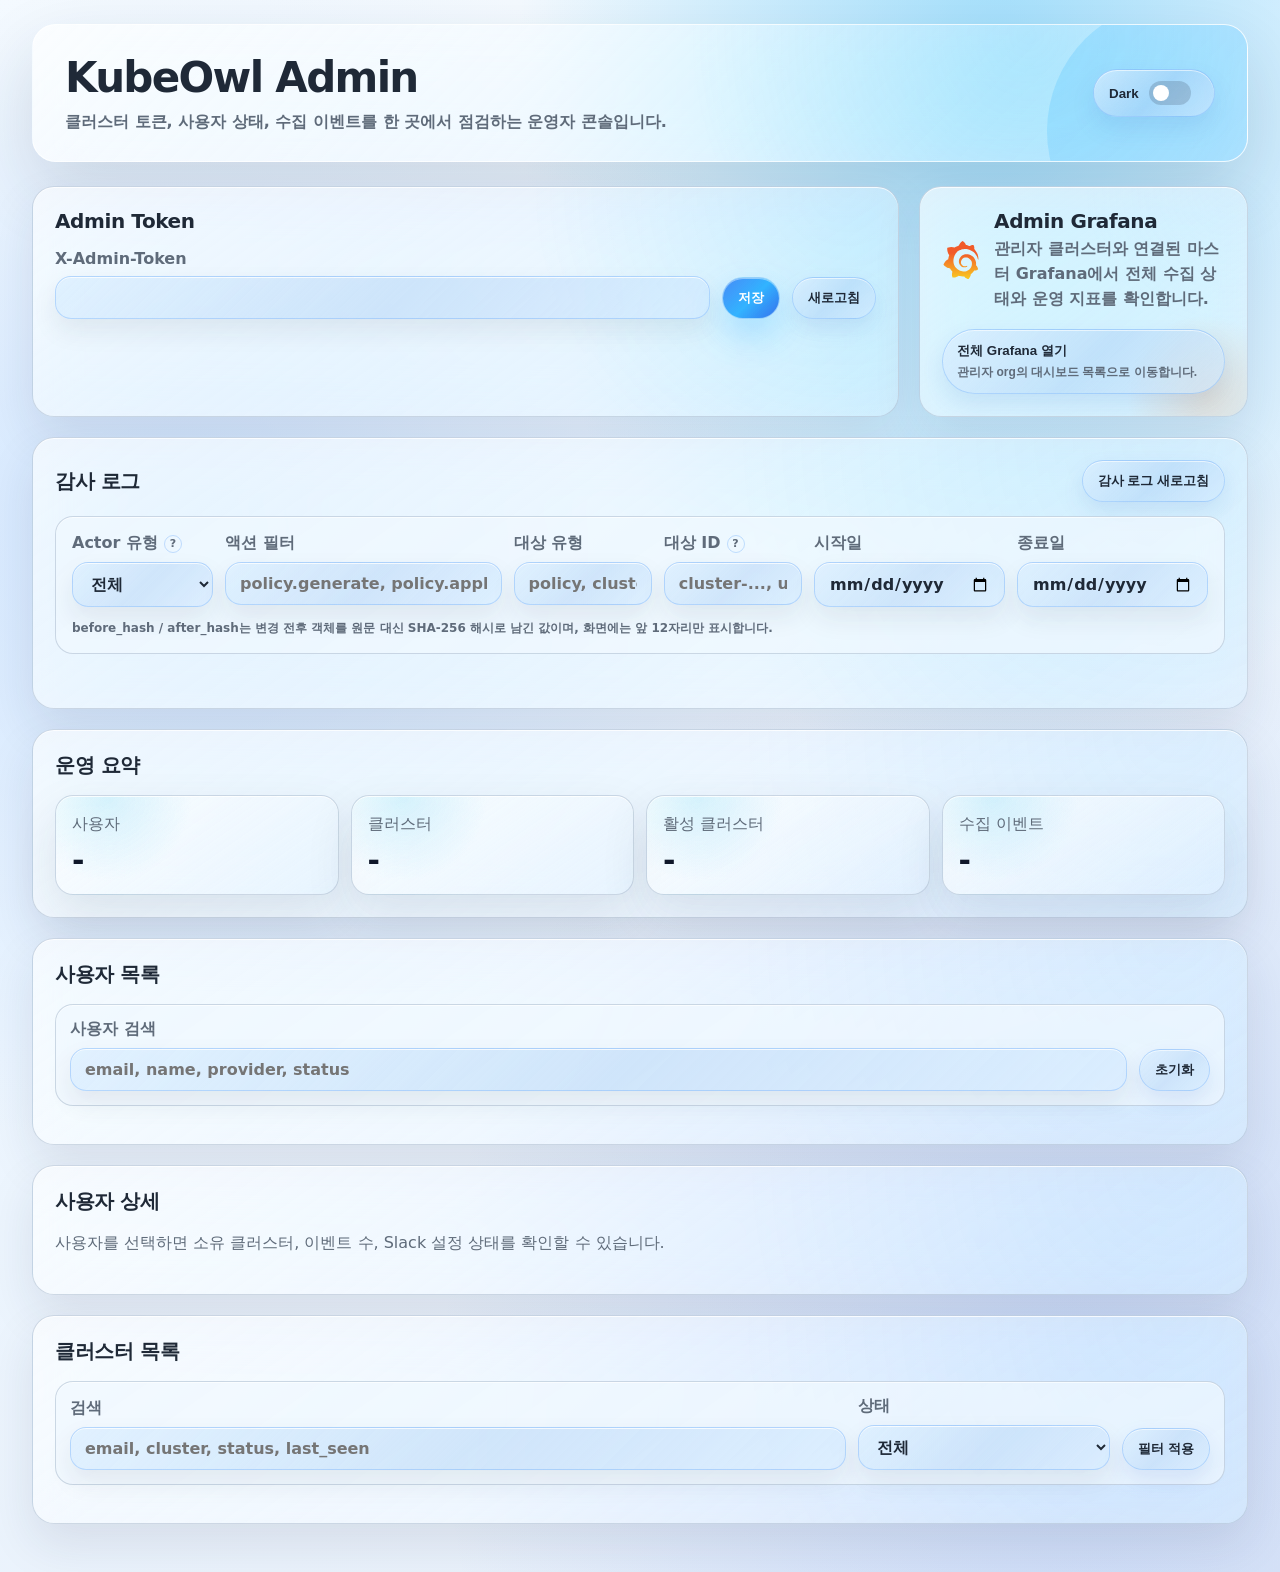
==== commit bb0a33b9: "Normalize admin Grafana URL in browser" ====
--- a/ai-observability/ai-server/app/static/admin.html
+++ b/ai-observability/ai-server/app/static/admin.html
@@ -1366,19 +1366,36 @@
           const body = await requestJson("/admin/api/grafana/url");
           renderAdminGrafanaLinks(body.grafana?.links);
           const links = Array.isArray(body.grafana?.links) ? body.grafana.links : [];
-          const url = links[linkIndex]?.url || body.grafana?.url || "";
+          const url = absoluteGrafanaUrl(
+            links[linkIndex]?.url || body.grafana?.url || "",
+            body.grafana?.public_origin || "",
+          );
           if (!url) {
             throw new Error("Grafana URL이 비어 있습니다.");
           }
           if (grafanaWindow) {
-            grafanaWindow.location.href = url;
+            grafanaWindow.location.replace(url);
           } else {
-            window.location.href = url;
+            window.location.assign(url);
           }
           setMessage("Admin Grafana를 열었습니다.");
         } catch (error) {
           grafanaWindow?.close();
           setMessage(error.message);
+        }
+      }
+
+      function absoluteGrafanaUrl(value, publicOrigin) {
+        const raw = String(value || "").trim();
+        if (!raw) {
+          return "";
+        }
+        try {
+          const parsed = new URL(raw);
+          return parsed.href;
+        } catch (error) {
+          const origin = String(publicOrigin || window.location.origin || "").replace(/\/$/, "");
+          return new URL(raw.startsWith("/") ? raw : `/${raw}`, origin).href;
         }
       }
 
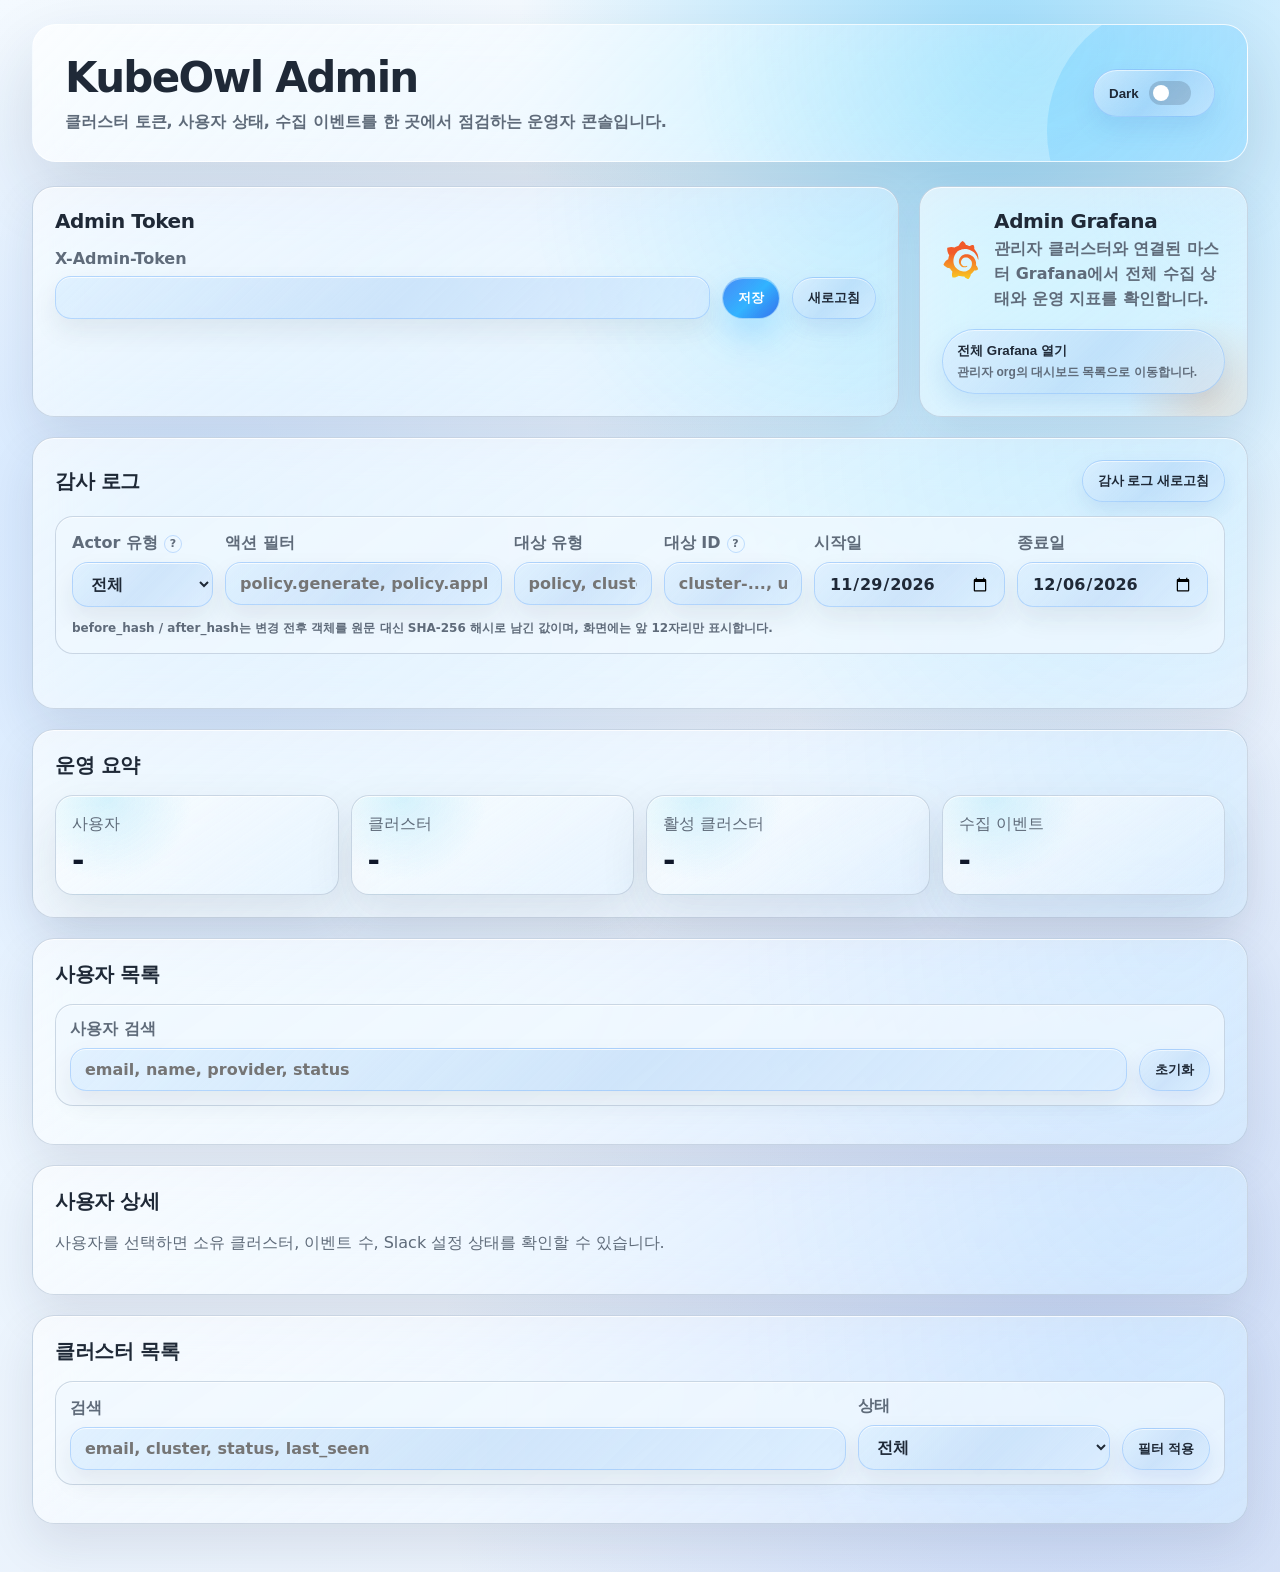
==== commit 01614ed0: "feat: add log cleanup workflow" ====
--- a/ai-observability/ai-server/app/static/admin.html
+++ b/ai-observability/ai-server/app/static/admin.html
@@ -980,6 +980,27 @@
         return hash.length > 12 ? `${hash.slice(0, 12)}...` : hash;
       }
 
+      function formatDateInput(date) {
+        const year = date.getFullYear();
+        const month = String(date.getMonth() + 1).padStart(2, "0");
+        const day = String(date.getDate()).padStart(2, "0");
+        return `${year}-${month}-${day}`;
+      }
+
+      function setAuditDateDefaults() {
+        const today = new Date();
+        if (!auditDateToFilter.value) {
+          auditDateToFilter.value = formatDateInput(today);
+        }
+        if (!auditDateFromFilter.value) {
+          const from = new Date(today);
+          from.setDate(from.getDate() - 7);
+          auditDateFromFilter.value = formatDateInput(from);
+        }
+      }
+
+      setAuditDateDefaults();
+
       function renderHashChip(label, value) {
         const hash = String(value || "").trim();
         if (!hash) {
